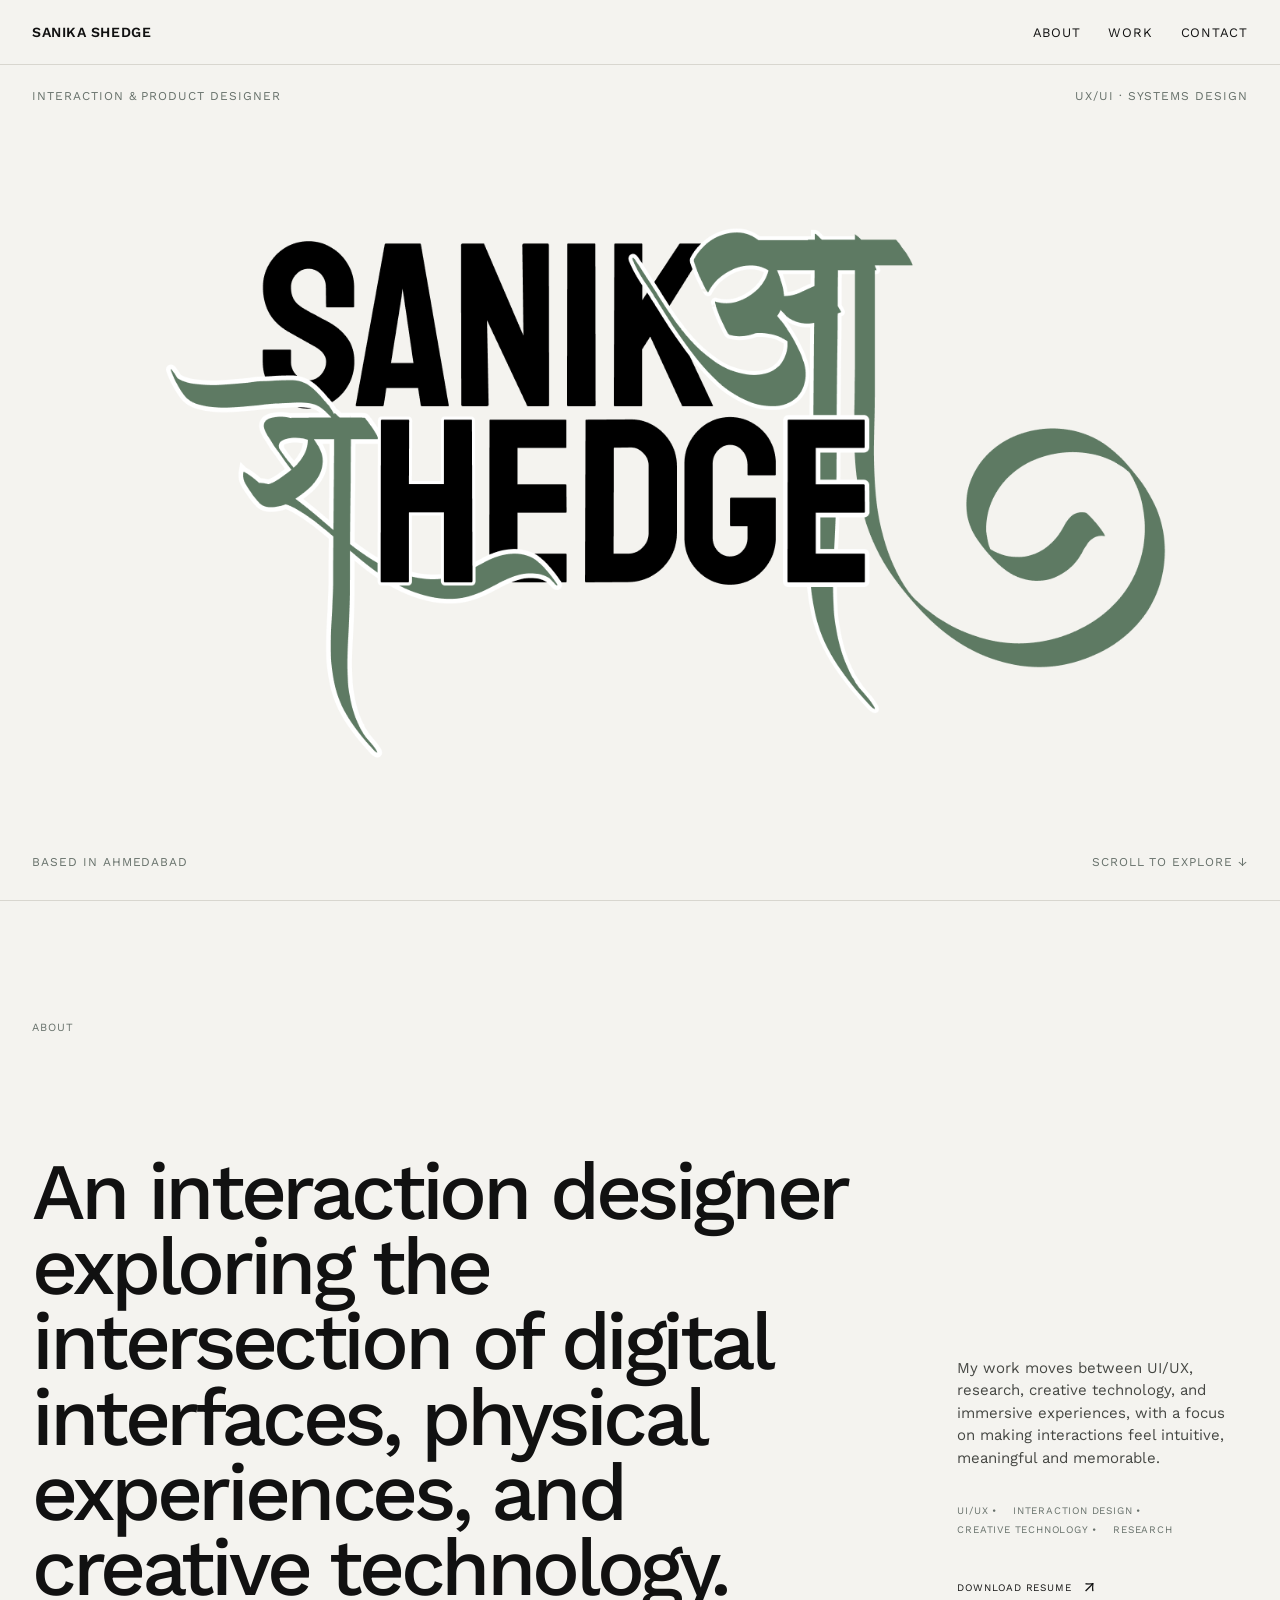
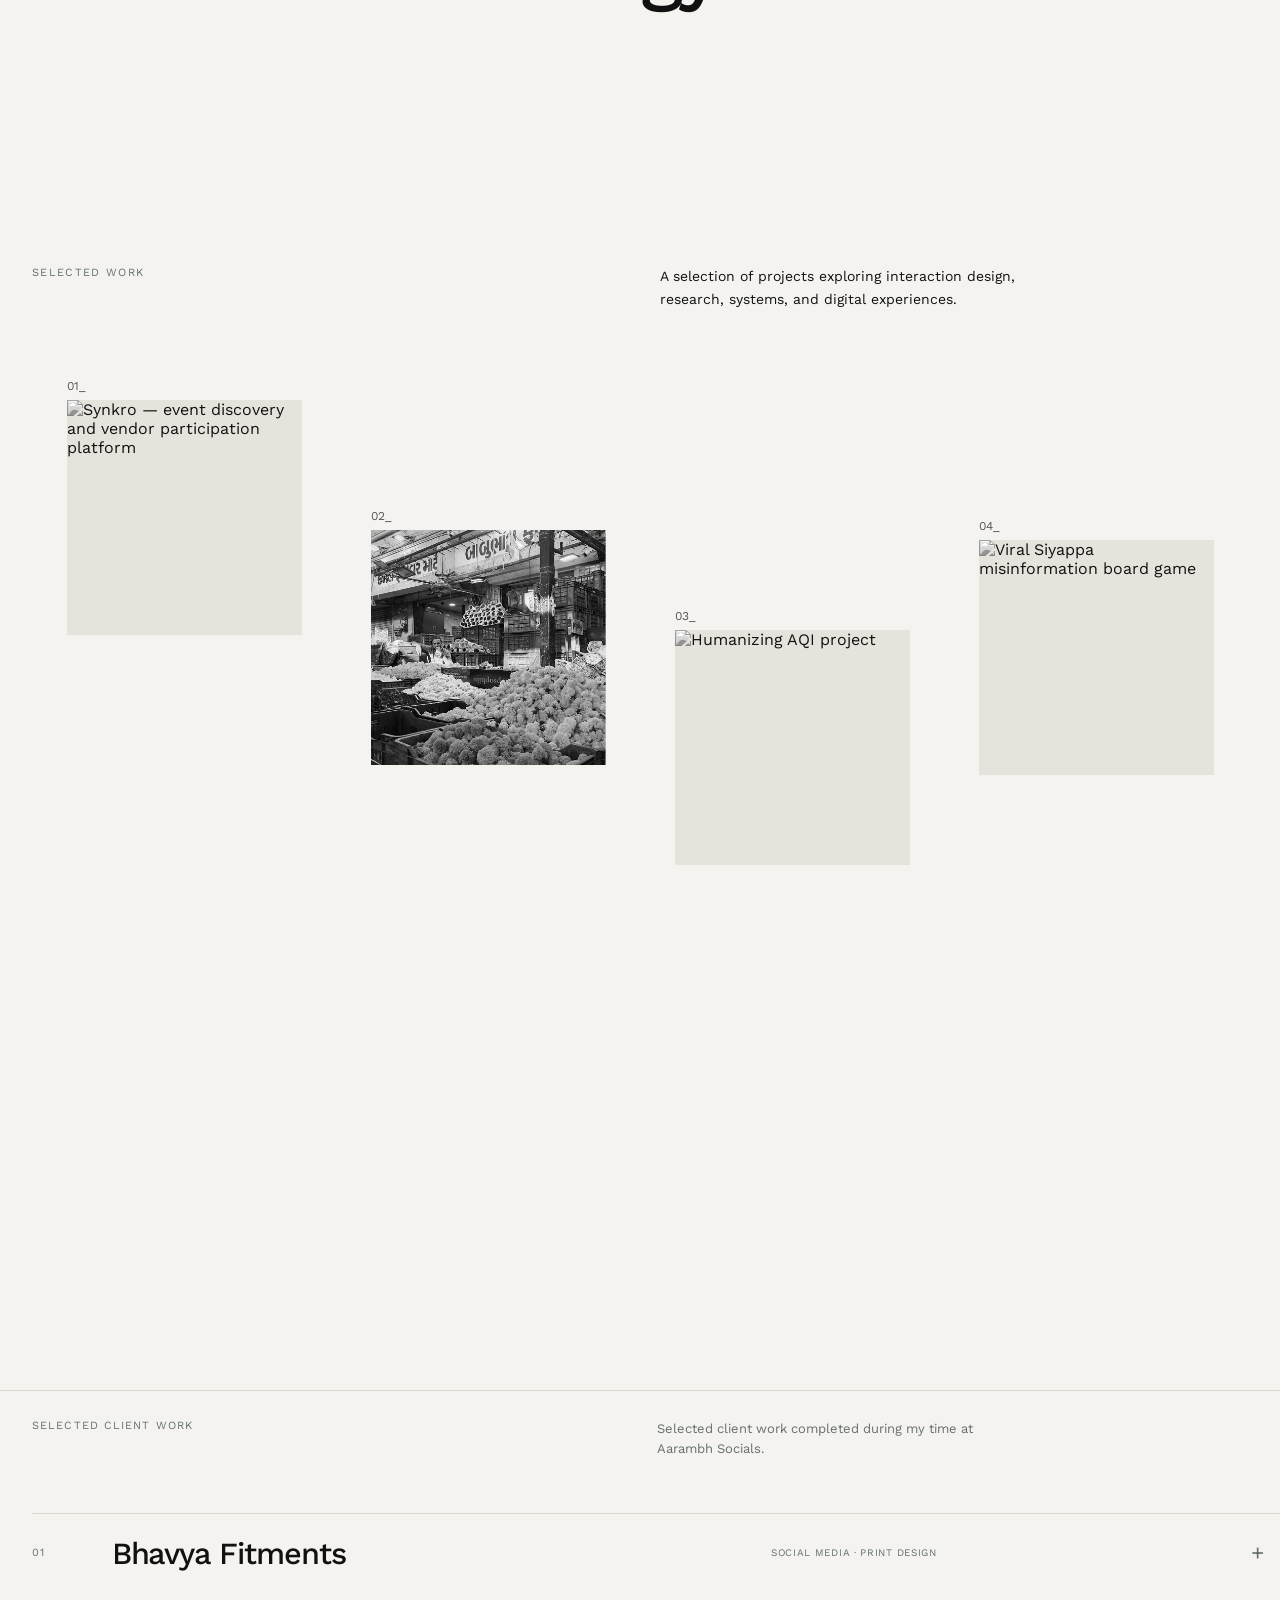
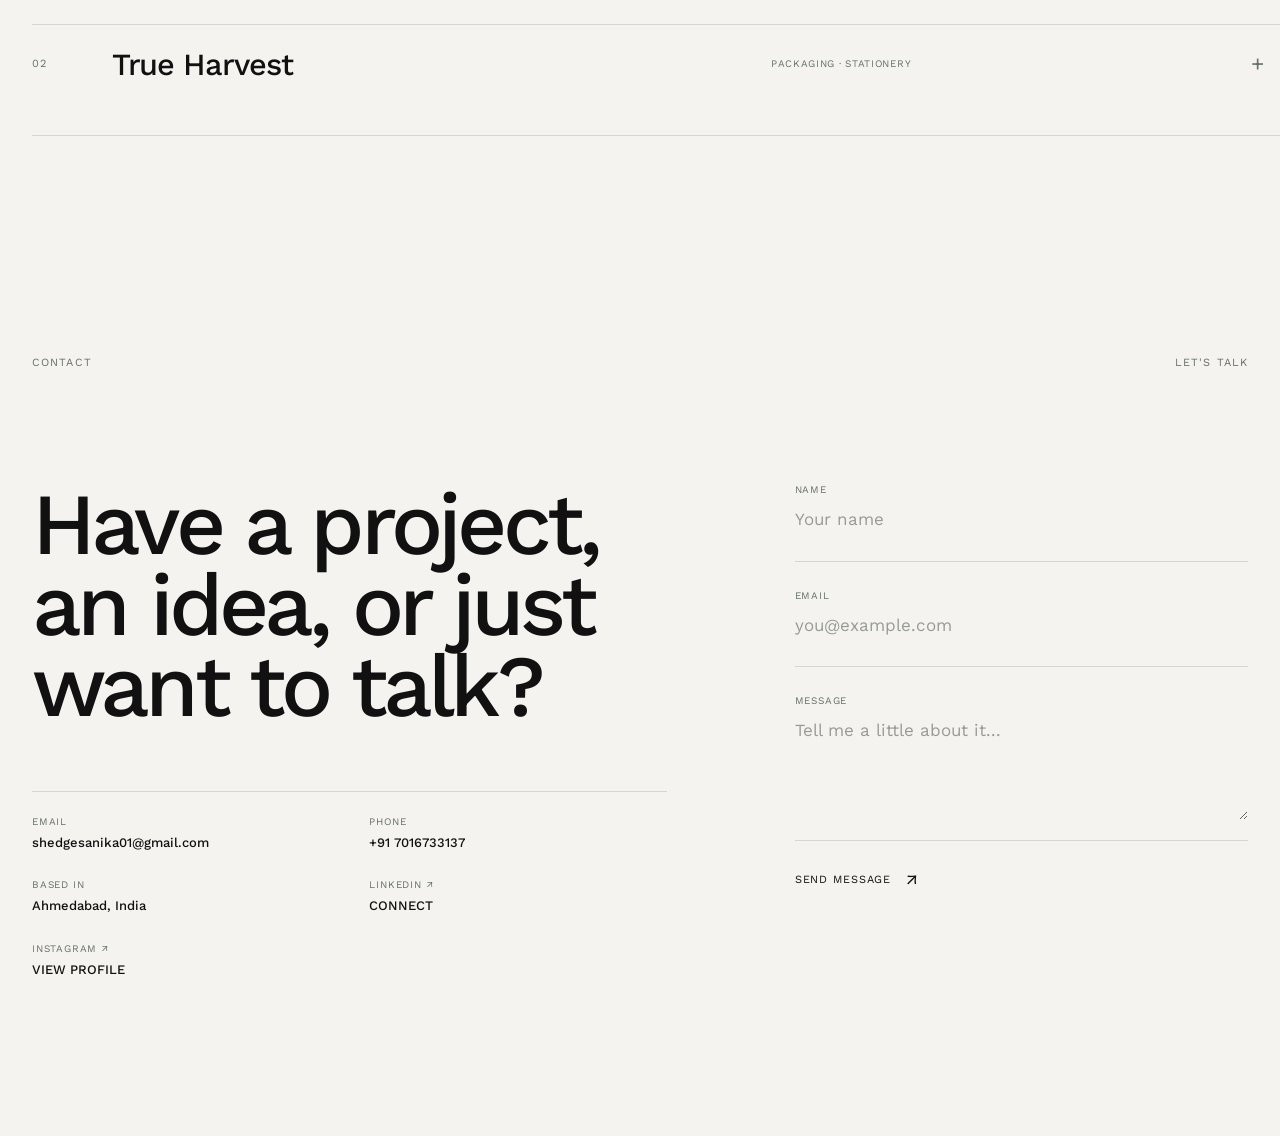
==== index.html @ 56332f25 "Initial Commit Portfolio foundation push 1" ====
<!DOCTYPE html>
<html lang="en">
<head>
    <meta charset="UTF-8">
    <meta name="viewport" content="width=device-width, initial-scale=1.0">

    <title>Sanika Shedge — Interaction Designer</title>

    <link rel="preconnect" href="https://fonts.googleapis.com">
    <link rel="preconnect" href="https://fonts.gstatic.com" crossorigin>

    <link
        href="https://fonts.googleapis.com/css2?family=Work+Sans:wght@400;500;600&display=swap"
        rel="stylesheet"
    >

    <link rel="stylesheet" href="style.css">
    <link rel="stylesheet" href="client-work-section.css">
</head>

<body>

    <header class="nav">
        <a href="#home" class="logo">SANIKA SHEDGE</a>

        <nav>
            <a href="#about">About</a>
            <a href="#work">Work</a>
            <a href="#contact">Contact</a>
        </nav>
    </header>


    <main>

        <!-- HERO -->
        <section class="hero" id="home">

            <!-- Main wordmark -->
            <div class="hero-center">
                <img
                    src="Images/wordmark.png"
                    alt="Sanika Shedge"
                    class="hero-wordmark"
                >
            </div>


            <!-- Primary hero metadata -->
            <div class="hero-top">
                <span>INTERACTION & PRODUCT DESIGNER</span>

                <span>
                    UX/UI · SYSTEMS DESIGN
                </span>
            </div>


            <!-- Bottom metadata -->
            <div class="hero-bottom">
                <span>BASED IN AHMEDABAD</span>
                <span>SCROLL TO EXPLORE ↓</span>
            </div>

        </section>


        <!-- ABOUT / INTRO -->
        <section id="about" class="intro">

            <div class="intro-header">
                <!-- <span>INTRODUCTION</span> -->
                <span>ABOUT</span>
            </div>

            <div class="intro-main">

                <h2>
                    An interaction designer exploring the intersection of
                    digital interfaces, physical experiences, and creative technology.
                </h2>

                <div class="intro-side">

                    <p>
                        My work moves between UI/UX, research, creative technology,
                        and immersive experiences, with a focus on making
                        interactions feel intuitive, meaningful and memorable.
                    </p>

                    <div class="intro-tags">
                        <span>UI/UX •</span>
                        <span>Interaction Design •</span>
                        <span>Creative Technology •</span>
                        <span>Research</span>
                    </div>

                    <a
                        href="docs/Resume.pdf"
                        class="resume-link"
                        target="_blank"
                        rel="noopener"
                    >
                        DOWNLOAD RESUME
                        <span>↗</span>
                    </a>

                </div>

            </div>

        </section>


   <!-- WORK HEADER -->
<div id="work" class="work-gallery-header">
    <p class="section-label">SELECTED WORK</p>

    <p class="work-gallery-note">
        A selection of projects exploring interaction design,
        research, systems, and digital experiences.
    </p>
</div>

    <!-- PROJECT GALLERY -->
    <div class="work-gallery">

        <!-- 01 — SYNKRO -->
        <a
            href="portfolio_case_study/projects/synkro_final/projects/synkro.html"
            class="gallery-project gallery-synkro"
        >
            <div class="gallery-image">
                <img
                    src="images/synkro.jpg"
                    alt="Synkro — event discovery and vendor participation platform"
                >
            </div>

            <div class="gallery-card">
                <h3>Synkro</h3>
                <p>UI/UX · Service Design</p>
            </div>
        </a>

        <!-- 02 — JAMALPUR FLOWER MARKET -->
        <a
            href="portfolio_case_study/projects/Jamalpur/jamalpur.html"
            class="gallery-project gallery-jamalpur"
        >
            <div class="gallery-image">
                <img
                    src="portfolio_case_study/images/jamalpur/jamalpur market3.png"
                    alt="Jamalpur Flower Market research and redesign"
                >
            </div>

            <div class="gallery-card">
                <h3>Jamalpur Flower Market</h3>
                <p>Research · Systems Design · Field Study</p>
            </div>
        </a>

        <!-- 03 — HUMANIZING AQI -->
        <a
            href="portfolio_case_study/projects/Aqi/aqi.html"
            class="gallery-project gallery-aqi"
        >
            <div class="gallery-image">
                <img
                    src="images/aqi.jpg"
                    alt="Humanizing AQI project"
                >
            </div>

            <div class="gallery-card">
                <h3>Humanizing AQI</h3>
                <p>Information · UX · Research</p>
            </div>
        </a>

        <!-- 04 — VIRAL SIYAPPA -->
        <a
            href="portfolio_case_study/projects/Viral%20Siyappa/viral-siyappa.html"
            class="gallery-project gallery-viral"
        >
            <div class="gallery-image">
                <img
                    src="images/viral-siyappa.jpg"
                    alt="Viral Siyappa misinformation board game"
                >
            </div>

            <div class="gallery-card">
                <h3>Viral Siyappa</h3>
                <p>Game Design · Systems</p>
            </div>
        </a>

    </div>

    <!-- SELECTED CLIENT WORK -->
<div class="client-work">

    <div class="client-work-intro">
        <span>SELECTED CLIENT WORK</span>

        <p>
            Selected client work completed during my time at Aarambh Socials.
        </p>
    </div>


    <div class="client-work-list">

        <!-- BHAVYA FITMENTS -->
        <div class="client-work-item">

            <button class="client-work-trigger" type="button">

                <span class="client-work-number">01</span>

                <span class="client-work-name">
                    Bhavya Fitments
                </span>

                <span class="client-work-meta">
                    Social Media · Print Design
                </span>

                <span class="client-work-indicator">+</span>

            </button>


            <div class="client-work-details">
    <div class="client-work-detail-inner">
        <div class="client-work-detail-copy">
            <p>
                Social media content and print design for Bhavya Fitments,
                including catalogues and hoardings.
            </p>
            <div class="client-work-deliverables">
                <span>Social Media</span>
                <span>Catalogue</span>
                <span>Hoardings</span>
            </div>
        </div>

        <div class="client-gallery">
            <div class="client-gallery-heading">
                <span>SELECTED WORK</span>
                <span>DRAG OR SCROLL TO EXPLORE ↔</span>
            </div>

            <div class="client-gallery-track" aria-label="Bhavya Fitments work gallery">
                <figure class="client-gallery-card">
                    <div class="client-gallery-media client-card-carousel">
                        <div class="client-card-slides" tabindex="0" aria-label="Bhavya Fitments social media designs">
                            <div class="client-card-slide"><img src="Images/Bhavya-Plus.png" alt="Bhavya Plus social media design" loading="lazy"></div>
                            <div class="client-card-slide"><img src="Images/Bhavya-Diamond.png" alt="Bhavya Diamond social media design" loading="lazy"></div>
                        </div>
                        <div class="client-card-dots" aria-label="Social media slides">
                            <button type="button" aria-label="Show social media slide 1" aria-current="true"></button>
                            <button type="button" aria-label="Show social media slide 2"></button>
                        </div>
                    </div>
                    <figcaption>Social media</figcaption>
                </figure>

                <figure class="client-gallery-card">
                    <div class="client-gallery-media client-card-carousel">
                        <div class="client-card-slides" tabindex="0" aria-label="Bhavya Fitments catalogue designs">
                            <div class="client-card-slide"><img src="Images/cover.png" alt="Bhavya hardware catalogue cover" loading="lazy"></div>
                            <div class="client-card-slide"><img src="Images/index.png" alt="Bhavya hardware catalogue index" loading="lazy"></div>
                            <div class="client-card-slide"><img src="Images/sliders.png" alt="Bhavya catalogue drawer slider page" loading="lazy"></div>
                            <div class="client-card-slide"><img src="Images/hinges.png" alt="Bhavya catalogue hinges page" loading="lazy"></div>
                        </div>
                        <div class="client-card-dots" aria-label="Catalogue slides">
                            <button type="button" aria-label="Show catalogue slide 1" aria-current="true"></button>
                            <button type="button" aria-label="Show catalogue slide 2"></button>
                            <button type="button" aria-label="Show catalogue slide 3"></button>
                            <button type="button" aria-label="Show catalogue slide 4"></button>
                        </div>
                    </div>
                    <figcaption>Catalogue</figcaption>
                </figure>

                <figure class="client-gallery-card">
                    <div class="client-gallery-media client-card-carousel">
                        <div class="client-card-slides" tabindex="0" aria-label="Bhavya Fitments hoardings">
                            <div class="client-card-slide"><img src="Images/bhavya-hoarding.jpeg" alt="Bhavya Fitments hoarding design" loading="lazy"></div>
                            <div class="client-card-slide"><img src="Images/bhavya-hoarding2.jpeg" alt="Second Bhavya Fitments hoarding design" loading="lazy"></div>
                        </div>
                        <div class="client-card-dots" aria-label="Hoarding slides">
                            <button type="button" aria-label="Show hoarding slide 1" aria-current="true"></button>
                            <button type="button" aria-label="Show hoarding slide 2"></button>
                        </div>
                    </div>
                    <figcaption>Hoardings</figcaption>
                </figure>

                <figure class="client-gallery-card">
                    <div class="client-gallery-media client-card-carousel">
                        <div class="client-card-slides" tabindex="0" aria-label="Bhavya Fitments brand identity">
                            <div class="client-card-slide"><img src="Images/bhavya-logo.png" alt="Bhavya Fitments brand identity logo" loading="lazy"></div>
                            <div class="client-card-slide"><img src="Images/Typography.png" alt="Bhavya Fitments brand typography" loading="lazy"></div>
                            <div class="client-card-slide"><img src="Images/Hierarchy.png" alt="Bhavya Fitments brand hierarchy" loading="lazy"></div>
                            <div class="client-card-slide"><img src="Images/Logo System.png" alt="Bhavya Fitments logo system" loading="lazy"></div>
                            <div class="client-card-slide"><img src="Images/Color system.png" alt="Bhavya Fitments color system" loading="lazy"></div>
                        </div>
                        <div class="client-card-dots" aria-label="Brand identity slides">
                            <button type="button" aria-label="Show brand identity slide 1" aria-current="true"></button>
                            <button type="button" aria-label="Show brand identity slide 2"></button>
                            <button type="button" aria-label="Show brand identity slide 3"></button>
                            <button type="button" aria-label="Show brand identity slide 4"></button>
                            <button type="button" aria-label="Show brand identity slide 5"></button>
                        </div>
                    </div>
                    <figcaption>Brand identity</figcaption>
                </figure>
            </div>
        </div>
    </div>
</div>

        </div>


        <!-- TRUE HARVEST -->
        <div class="client-work-item">

            <button class="client-work-trigger" type="button">

                <span class="client-work-number">02</span>

                <span class="client-work-name">
                    True Harvest
                </span>

                <span class="client-work-meta">
                    Packaging · Stationery
                </span>

                <span class="client-work-indicator">+</span>

            </button>


            <div class="client-work-details">
    <div class="client-work-detail-inner">
        <div class="client-work-detail-copy">
            <p>
                Packaging design and a visiting card developed
                for True Harvest.
            </p>
            <div class="client-work-deliverables">
                <span>Turmeric Packaging</span>
                <span>Ketchup Packaging</span>
                <span>Visiting Card</span>
                <span>Stickers</span>
            </div>
        </div>

        <div class="client-gallery">
            <div class="client-gallery-heading">
                <span>SELECTED WORK</span>
                <span>DRAG OR SCROLL TO EXPLORE ↔</span>
            </div>

            <div class="client-gallery-track" aria-label="True Harvest work gallery">
                <figure class="client-gallery-card">
                    <div class="client-gallery-media client-card-carousel">
                        <div class="client-card-slides" tabindex="0" aria-label="True Harvest turmeric packaging">
                            <div class="client-card-slide"><img src="Images/turmeric-packaging.png" alt="True Harvest turmeric label packaging design" loading="lazy"></div>
                            <div class="client-card-slide"><img src="Images/Turmeric-Powder-Packaging.png" alt="True Harvest turmeric powder packaging details" loading="lazy"></div>
                        </div>
                        <div class="client-card-dots" aria-label="Turmeric packaging slides">
                            <button type="button" aria-label="Show turmeric packaging slide 1" aria-current="true"></button>
                            <button type="button" aria-label="Show turmeric packaging slide 2"></button>
                        </div>
                    </div>
                    <figcaption>Turmeric Packaging</figcaption>
                </figure>

                <figure class="client-gallery-card">
                    <div class="client-gallery-media client-card-carousel">
                        <div class="client-card-slides" tabindex="0" aria-label="True Harvest ketchup packaging">
                            <div class="client-card-slide"><img src="Images/ketchup-regular.png" alt="True Harvest regular ketchup packaging" loading="lazy"></div>
                            <div class="client-card-slide"><img src="Images/ketchup-jain.png" alt="True Harvest Jain ketchup packaging" loading="lazy"></div>
                        </div>
                        <div class="client-card-dots" aria-label="Ketchup packaging slides">
                            <button type="button" aria-label="Show ketchup packaging slide 1" aria-current="true"></button>
                            <button type="button" aria-label="Show ketchup packaging slide 2"></button>
                        </div>
                    </div>
                    <figcaption>Ketchup Packaging</figcaption>
                </figure>

                <figure class="client-gallery-card">
                    <div class="client-gallery-media">
                        <img src="Images/visitngcard.png" alt="True Harvest visiting card design" loading="lazy">
                    </div>
                    <figcaption>Visiting Card</figcaption>
                </figure>

                <figure class="client-gallery-card">
                    <div class="client-gallery-media">
                        <img src="Images/true-harvest-logo.webp" alt="True Harvest logo sticker design" loading="lazy">
                    </div>
                    <figcaption>Stickers</figcaption>
                </figure>
            </div>
        </div>
    </div>
</div>

        </div>


    </div>
</div>

        </div>

    </div>

</div>

</section>

<dialog class="client-image-dialog" aria-label="Expanded client work image">
    <div class="client-image-dialog-content">
        <button class="client-image-dialog-close" type="button" aria-label="Close expanded view">×</button>
        <button class="client-image-dialog-card-previous" type="button" aria-label="Previous image">&lt;</button>
        <div class="client-image-dialog-slides" aria-live="polite"></div>
        <button class="client-image-dialog-card-next" type="button" aria-label="Next image">&gt;</button>
        <div class="client-image-dialog-dots" aria-label="Expanded image slides"></div>
        <p class="client-image-dialog-caption"></p>
    </div>
</dialog>

        <!-- CONTACT -->
<section id="contact" class="contact">

    <div class="contact-header">
        <span>CONTACT</span>
        <span>LET'S TALK</span>
    </div>

    <div class="contact-main">

        <div class="contact-left">

            <h2>
                Have a project,
                an idea, or just
                want to talk?
            </h2>

            <div class="contact-details">

                <a href="mailto:shedgesanika01@gmail.com" class="contact-detail">
                    <span>EMAIL</span>
                    <strong>shedgesanika01@gmail.com</strong>
                </a>

                <a href="tel:+917016733137" class="contact-detail">
                    <span>PHONE</span>
                    <strong>+91 7016733137</strong>
                </a>

                <div class="contact-detail">
                    <span>BASED IN</span>
                    <strong>Ahmedabad, India</strong>
                </div>

                <a href="https://www.linkedin.com/in/sanika-shedge-46183628b" class="contact-detail" target="_blank" rel="noopener noreferrer">
                    <span>LINKEDIN ↗</span>
                    <strong>CONNECT</strong>
                </a>

                <a href="https://www.instagram.com/filterr._.coffee?utm_source=ig_web_button_share_sheet&igsh=ZDNlZDc0MzIxNw%3D%3D" class="contact-detail" target="_blank" rel="noopener noreferrer">
                    <span>INSTAGRAM ↗</span>
                    <strong>VIEW PROFILE</strong>
                </a>

            </div>

        </div>

        <div class="contact-right">

            <form
                id="contact-form"
                class="contact-form"
                action="https://formspree.io/f/mwlpolwn"
                method="POST"
            >

                <div class="contact-field">
                    <label for="name">NAME</label>

                    <input
                        type="text"
                        id="name"
                        name="name"
                        placeholder="Your name"
                        required
                    >
                </div>


                <div class="contact-field">
                    <label for="email">EMAIL</label>

                    <input
                        type="email"
                        id="email"
                        name="email"
                        placeholder="you@example.com"
                        required
                    >
                </div>


                <div class="contact-field contact-message-field">
                    <label for="message">MESSAGE</label>

                    <textarea
                        id="message"
                        name="message"
                        placeholder="Tell me a little about it..."
                        rows="4"
                        required
                    ></textarea>
                </div>


                <div class="contact-submit-row">

                    <button
                        type="submit"
                        class="contact-submit"
                    >
                        SEND MESSAGE
                        <span>↗</span>
                    </button>

                    <p
                        id="contact-status"
                        class="contact-status"
                        aria-live="polite"
                    ></p>

                </div>

            </form>

        </div>

    </div>

</section>

    </main>


    <script src="script.js"></script>

</body>
</html>
---- style.css ----
/* =========================
   RESET
========================= */

* {
    margin: 0;
    padding: 0;
    box-sizing: border-box;
}

html {
    scroll-behavior: smooth;
}

body {
    background: #f4f3ef;
    color: #111111;
    font-family: "Work Sans", Arial, sans-serif;
    overflow-x: hidden;
}

a {
    color: inherit;
    text-decoration: none;
}


/* =========================
   NAVIGATION
========================= */

.nav {
    position: fixed;
    top: 0;
    left: 0;
    width: 100%;

    display: flex;
    justify-content: space-between;
    align-items: center;

    padding: 24px 32px;

    z-index: 1000;

    background: #f4f3ef;
    border-bottom: 1px solid #d8d6cf;
}

.logo {
    font-size: 14px;
    font-weight: 600;
    letter-spacing: 0.04em;
}

.nav nav {
    display: flex;
    gap: 28px;
}

.nav nav a {
    font-size: 13px;
    text-transform: uppercase;
    letter-spacing: 0.06em;
    transition: opacity 0.25s ease;
}

.nav nav a:hover {
    opacity: 0.5;
}


/* =========================
   GENERAL
========================= */

main {
    width: 100%;
}

section {
    width: 100%;
}

.section-label {
    display: flex;
    justify-content: space-between;

    font-size: 11px;
    text-transform: uppercase;
    letter-spacing: 0.1em;

    color: #66706a;
}


/* =========================
   HERO
========================= */

.hero {
    min-height: 100vh;
    min-height: 100svh;

    position: relative;

    padding: 0 32px;
}


/* =========================
   WORDMARK
========================= */

.hero-center {
    position: absolute;

    top: 52%;
    left: 52%;

    transform: translate(-50%, -50%);

    width: max-content;

    z-index: 2;
}

.hero-wordmark {
    width: min(1000px, 82vw);
    height: auto;

    display: block;
}


/* =========================
   HERO META
========================= */

.hero-top {
    position: absolute;

    left: 32px;
    right: 32px;

    top: 90px;

    display: flex;
    justify-content: space-between;
    align-items: center;

    z-index: 5;

    font-size: 12px;
    line-height: 1;

    text-transform: uppercase;
    letter-spacing: 0.08em;

    color: #66706a;
}

.hero-top span {
    white-space: nowrap;
}


/* =========================
   HERO BOTTOM META
========================= */

.hero-bottom {
    position: absolute;

    left: 32px;
    right: 32px;
    bottom: 32px;

    display: flex;
    justify-content: space-between;
    align-items: center;

    z-index: 5;

    font-size: 12px;
    line-height: 1;

    text-transform: uppercase;
    letter-spacing: 0.08em;

    color: #66706a;
}

.hero-bottom span {
    white-space: nowrap;
}


/* =========================
   ABOUT / INTRO
========================= */

.intro {
    min-height: 80vh;

    padding: 120px 32px 140px;

    border-top: 1px solid #d8d6cf;
}

.intro-header {
    display: flex;
    justify-content: space-between;
    align-items: center;

    font-size: 11px;
    text-transform: uppercase;
    letter-spacing: 0.1em;

    color: #66706a;
}

.intro-main {
    display: grid;
    grid-template-columns: minmax(0, 1.7fr) minmax(280px, 0.6fr);
    gap: 8vw;

    margin-top: 120px;
}

.intro h2 {
    max-width: 1000px;

    font-size: clamp(48px, 6.8vw, 80px);
    line-height: 0.94;
    font-weight: 500;

    letter-spacing: -0.055em;
}

.intro-side {
    align-self: end;

    max-width: 360px;
    padding-bottom: 8px;
}

.intro-side p {
    font-size: 15px;
    line-height: 1.5;

    color: #454743;
}

.intro-tags {
    display: flex;
    flex-wrap: wrap;
    gap: 8px 16px;

    margin-top: 36px;

    font-size: 10px;
    text-transform: uppercase;
    letter-spacing: 0.08em;

    color: #66706a;
}


.resume-link {
    display: inline-flex;
    align-items: center;
    gap: 12px;

    margin-top: 42px;

    font-size: 10px;
    text-transform: uppercase;
    letter-spacing: 0.08em;

    color: #111111;

    transition:
        transform 0.35s cubic-bezier(0.22, 1, 0.36, 1),
        opacity 0.25s ease;
}

.resume-link span {
    font-size: 17px;

    transition:
        transform 0.35s cubic-bezier(0.22, 1, 0.36, 1);
}

.resume-link:hover {
    transform: translateX(5px);
}

.resume-link:hover span {
    transform: translate(3px, -3px);
}


/* =====================================
   WORK — STAGGERED IMAGE GALLERY
===================================== */

/* WORK HEADER */

.work-gallery-header {
    display: grid;
    grid-template-columns: 1fr 1fr;
    gap: 40px;
    padding: 120px 32px 140px;
}

.work-gallery-header .section-label {
    margin: 0;
    font-size: 11px;
    line-height: 1.4;
    letter-spacing: 0.12em;
    text-transform: uppercase;
}

.work-gallery-note {
    max-width: 390px;
    margin: 0;
    font-size: 14px;
    line-height: 1.6;
    color: var(--muted);
}


/* GALLERY CANVAS */

.work-gallery {
    position: relative;
    display: grid;
    grid-template-columns: repeat(4, minmax(0, 1fr));
    align-items: start;
    width: min(1280px, calc(100% - 64px));
    height: 850px;
    margin: 0 auto 100px;
}


/* PROJECT LINKS */

.gallery-project {
    position: relative;
    display: block;
    justify-self: center;
    width: min(235px, 100%);
    color: #111;
    text-decoration: none;
    isolation: isolate;
}


/* NUMBER ABOVE EACH IMAGE */

.gallery-project::before {
    position: absolute;
    bottom: calc(100% + 8px);
    left: 0;

    font-size: 12px;
    line-height: 1;
    color: #555;
    letter-spacing: 0.02em;
}

.gallery-synkro::before {
    content: "01_";
}

.gallery-jamalpur::before {
    content: "02_";
}

.gallery-aqi::before {
    content: "03_";
}

.gallery-viral::before {
    content: "04_";
}

/* SQUARE IMAGE */

.gallery-image {
    width: 100%;
    aspect-ratio: 1 / 1;
    overflow: hidden;
    border-radius: 0;
    background: #e5e3dc;
}

.gallery-image img {
    display: block;
    width: 100%;
    height: 100%;
    object-fit: cover;

    filter: grayscale(100%);
    transform: scale(1);

    transition:
        filter 0.45s ease,
        transform 0.6s cubic-bezier(0.22, 1, 0.36, 1);
}

/* PROJECT LABEL — BELOW IMAGE */

.gallery-card {
    position: absolute;
    top: calc(100% + 10px);
    left: 0;
    right: 0;

    padding: 0;
    margin: 0;

    background: transparent;
    color: #111;

    opacity: 0;
    transform: translateY(5px);

    transition:
        opacity 0.3s ease,
        transform 0.3s ease;

    pointer-events: none;
}

.gallery-card h3 {
    margin: 0 0 3px;
    font-size: 13px;
    line-height: 1.3;
    font-weight: 500;
    letter-spacing: 0;
}

.gallery-card p {
    margin: 0;
    font-size: 10px;
    line-height: 1.4;
    text-transform: uppercase;
    letter-spacing: 0.06em;
    color: var(--muted);
}


/* =====================================
   STAGGERED POSITIONS
===================================== */

/* Staggered vertical positions */
.gallery-synkro {
    margin-top: -50px;
}

.gallery-jamalpur {
    margin-top: 80px;
}

.gallery-aqi {
    margin-top: 180px;
}

.gallery-viral {
    margin-top: 90px;
}

/* =====================================
   HOVER + KEYBOARD FOCUS
===================================== */

.gallery-project:hover,
.gallery-project:focus-visible {
    z-index: 5;
}

/* Colour appears on hover */

.gallery-project:hover .gallery-image img,
.gallery-project:focus-visible .gallery-image img {
    filter: grayscale(0%);
    transform: scale(1.02);
}

/* Title and tags appear below */

.gallery-project:hover .gallery-card,
.gallery-project:focus-visible .gallery-card {
    opacity: 1;
    transform: translateY(0);
}


/* ACCESSIBILITY */

.gallery-project:focus-visible {
    outline: 2px solid #111;
    outline-offset: 6px;
}


/* =====================================
   TABLET
===================================== */

@media (max-width: 1100px) {
    .work-gallery {
        grid-template-columns: repeat(2, minmax(0, 1fr));
        width: calc(100% - 64px);
        height: auto;
        row-gap: 64px;
    }

    .gallery-project {
        width: min(235px, 100%);
        margin-top: 0;
    }
}


/* =====================================
   MOBILE
===================================== */

@media (max-width: 700px) {
    .work-gallery-header {
        grid-template-columns: 1fr;
        gap: 14px;
        margin-top: 60px;
        margin-bottom: 55px;
    }

    .work-gallery-note {
        max-width: 340px;
    }

    .work-gallery {
        display: flex;
        flex-direction: column;
        align-items: flex-start;
        gap: 75px;

        width: calc(100% - 48px);
        height: auto;
        margin: 0 auto 80px;
    }

    .gallery-project {
        position: relative;
        top: auto;
        left: auto;
        justify-self: auto;
        width: min(72%, 260px);
    }

    .gallery-jamalpur,
    .gallery-viral {
        align-self: flex-end;
    }

    .gallery-synkro,
    .gallery-aqi {
        align-self: flex-start;
    }

    /* Keep labels visible on touch screens */

    .gallery-card {
        position: relative;
        top: auto;
        left: auto;
        right: auto;

        margin-top: 12px;

        opacity: 1;
        transform: none;
    }

    .gallery-card h3 {
        font-size: 13px;
    }

    .gallery-card p {
        font-size: 10px;
    }
}

/* =========================
  SELECTED CLIENT WORK
========================= */

.client-work {
    margin-top: 90px;

    padding-top: 32px;
    padding-left: 32px;

    /* border-top: 1px solid #d8d6cf; */
}

.client-work-intro {
    display: grid;

    grid-template-columns: 1fr 1fr;

    gap: 60px;
}

.client-work-intro > span {
    font-size: 11px;

    text-transform: uppercase;
    letter-spacing: 0.1em;

    color: #66706a;
}

.client-work-intro p {
    max-width: 360px;

    font-size: 13px;
    line-height: 1.5;

    color: #66706a;
}


/* =========================
   CLIENT LIST
========================= */

.client-work-list {
    margin-top: 70px;

    border-top: 1px solid #d8d6cf;
}

.client-work-item {
    padding-right: 16px;
    border-bottom: 1px solid #d8d6cf;
}


/* =========================
   CLIENT TRIGGER
========================= */

.client-work-trigger {
    width: 100%;

    display: grid;

    grid-template-columns: 70px minmax(220px, 1fr) minmax(220px, 0.7fr) 30px;

    align-items: center;

    gap: 30px;

    padding: 28px 0;

    border: 0;

    background: transparent;

    color: #111111;

    font-family: inherit;

    text-align: left;

    cursor: pointer;
}

.client-work-trigger:hover {
    padding-left: 8px;
}

.client-work-trigger {
    transition:
        padding-left 0.35s cubic-bezier(0.22, 1, 0.36, 1);
}

.client-work-number {
    font-size: 11px;

    color: #66706a;

    letter-spacing: 0.08em;
}

.client-work-name {
    font-size: 32px;

    line-height: 1;

    font-weight: 500;

    letter-spacing: -0.035em;

    transition:
        transform 0.35s cubic-bezier(0.22, 1, 0.36, 1);
}

.client-work-trigger:hover .client-work-name {
    transform: translateX(6px);
}

.client-work-meta {
    font-size: 10px;

    text-transform: uppercase;

    letter-spacing: 0.07em;

    color: #66706a;
}

.client-work-indicator {
    justify-self: end;

    font-size: 22px;

    font-weight: 400;

    color: #66706a;

    transition:
        transform 0.35s ease,
        color 0.25s ease;
}


/* =========================
   CLIENT DETAILS
========================= */

.client-work-details {
    display: grid;

    grid-template-rows: 0fr;

    opacity: 0;

    transition:
        grid-template-rows 0.45s cubic-bezier(0.22, 1, 0.36, 1),
        opacity 0.3s ease;
}

.client-work-details > div {
    overflow: hidden;
}

.client-work-detail-copy {
    max-width: 560px;

    padding: 0 0 0 70px;
}

.client-work-detail-copy p {
    max-width: 500px;

    padding-bottom: 22px;

    font-size: 15px;

    line-height: 1.5;

    color: #454743;
}

.client-work-deliverables {
    display: flex;

    flex-wrap: wrap;

    gap: 8px 20px;

    padding-bottom: 30px;

    font-size: 10px;

    text-transform: uppercase;

    letter-spacing: 0.07em;

    color: #66706a;
}


/* =========================
   OPEN STATE
========================= */

.client-work-item.is-open .client-work-details {
    grid-template-rows: 1fr;

    opacity: 1;
}

.client-work-item.is-open .client-work-indicator {
    transform: rotate(45deg);

    color: #111111;
}


/* =========================
   CLIENT WORK — MOBILE
========================= */

@media (max-width: 700px) {

    .client-work {
        margin-top: 120px;

        padding-top: 24px;
    }

    .client-work-intro {
        display: flex;

        flex-direction: column;

        gap: 24px;
    }

    .client-work-intro p {
        max-width: 280px;

        font-size: 13px;
    }

    .client-work-list {
        margin-top: 50px;
    }

    .client-work-trigger {
        grid-template-columns: 32px 1fr 24px;

        gap: 12px;

        padding: 22px 0;
    }

    .client-work-name {
        font-size: 25px;
    }

    .client-work-meta {
        display: none;
    }

    .client-work-detail-copy {
        padding-left: 44px;
    }

    .client-work-detail-copy p {
        font-size: 14px;
    }

    .client-work-trigger:hover {
        padding-left: 0;
    }

    .client-work-trigger:hover .client-work-name {
        transform: none;
    }
}


/* =========================
   CONTACT
========================= */

.contact {
    min-height: 100vh;

    padding: 120px 32px 100px;

    /* border-top: 1px solid #d8d6cf; */

    display: flex;
    flex-direction: column;
}

.contact-header {
    display: flex;
    justify-content: space-between;
    align-items: center;

    font-size: 11px;
    text-transform: uppercase;
    letter-spacing: 0.1em;

    color: #66706a;
}

.contact-main {
    display: grid;
    grid-template-columns: minmax(0, 1.05fr) minmax(360px, 0.75fr);
    column-gap: 10vw;
    row-gap: 0;
    align-items: start;

    margin-top: 115px;
}

.contact-main h2 {
    max-width: 900px;

    font-size: clamp(52px, 6.8vw, 88px);
    line-height: 0.93;
    font-weight: 500;
    letter-spacing: -0.055em;
}

.contact-left {
    grid-column: 1;
    grid-row: 1;
}

.contact-form {
    width: 100%;
}


.contact-right {
    width: 100%;

    grid-column: 2;
    grid-row: 1;
}

.contact-details {
    display: grid;

    grid-template-columns: repeat(2, minmax(0, 1fr));

    gap: 28px 40px;

    margin-top: 64px;

    padding-top: 24px;

    border-top: 1px solid #d8d6cf;
}

.contact-detail {
    display: flex;
    flex-direction: column;
    gap: 7px;

    min-width: 0;

    color: #111111;
}

.contact-detail span {
    font-size: 10px;
    text-transform: uppercase;
    letter-spacing: 0.08em;

    color: #66706a;
}

.contact-detail strong {
    font-size: 13px;
    line-height: 1.35;
    font-weight: 500;

    white-space: nowrap;
}

.contact-detail:hover strong {
    text-decoration: underline;
    text-underline-offset: 3px;
}

.contact-field {
    display: flex;
    flex-direction: column;

    padding-bottom: 28px;
    margin-bottom: 28px;

    border-bottom: 1px solid #d8d6cf;
}

.contact-field label {
    margin-bottom: 12px;

    font-size: 10px;
    text-transform: uppercase;
    letter-spacing: 0.08em;

    color: #66706a;
}

.contact-field input,
.contact-field textarea {
    width: 100%;

    padding: 0;

    border: 0;
    outline: none;

    background: transparent;
    color: #111111;

    font-family: inherit;
    font-size: 17px;
    line-height: 1.5;

    resize: vertical;
}

.contact-field input::placeholder,
.contact-field textarea::placeholder {
    color: #989a95;
    opacity: 1;
}

.contact-field input:focus::placeholder,
.contact-field textarea:focus::placeholder {
    opacity: 0.45;
}

.contact-message-field {
    padding-bottom: 20px;
}

.contact-submit-row {
    display: flex;
    align-items: center;
    justify-content: space-between;
    gap: 30px;

    margin-top: 8px;
}

.contact-submit {
    display: inline-flex;
    align-items: center;
    gap: 14px;

    padding: 0;

    border: 0;
    background: transparent;
    color: #111111;

    font-family: inherit;
    font-size: 11px;
    text-transform: uppercase;
    letter-spacing: 0.08em;

    cursor: pointer;

    transition:
        opacity 0.25s ease,
        transform 0.35s cubic-bezier(0.22, 1, 0.36, 1);
}

.contact-submit span {
    font-size: 18px;

    transition:
        transform 0.35s cubic-bezier(0.22, 1, 0.36, 1);
}

.contact-submit:hover {
    transform: translateX(5px);
}

.contact-submit:hover span {
    transform: translate(3px, -3px);
}

.contact-submit:disabled {
    cursor: wait;
    opacity: 0.45;
    transform: none;
}

.contact-status {
    max-width: 220px;

    font-size: 11px;
    line-height: 1.4;

    color: #66706a;
    text-align: right;
}

.contact-status.success {
    color: #66706a;
}

.contact-status.error {
    color: #8b4a4a;
}


/* =========================
   MOBILE
========================= */

@media (max-width: 700px) {

    /* Navigation */

    .nav {
        padding: 20px;
    }

    .logo {
        font-size: 12px;
    }

    .nav nav {
        gap: 16px;
    }

    .nav nav a {
        font-size: 10px;
    }


    /* Hero */

    .hero {
        min-height: 100svh;
        padding: 0 20px;
    }

    .hero-center {
        top: 43%;
        left: 50%;
    }

    .hero-wordmark {
        width: 92vw;
        max-width: 560px;
    }


    /* Hero meta */

    .hero-meta {
        left: 20px;
        right: 20px;

        bottom: 105px;

        font-size: 8px;
        letter-spacing: 0.06em;

        gap: 20px;
    }

    .hero-top {
        top: 88px;
        left: 20px;
        right: 20px;

        font-size: 8px;
        letter-spacing: 0.06em;

        gap: 20px;
    }

    .hero-top span:last-child {
        text-align: right;
    }

    .hero-meta span:last-child {
        text-align: right;
    }


    /* Bottom meta */

    .hero-bottom {
        left: 20px;
        right: 20px;
        bottom: 24px;

        font-size: 8px;
        letter-spacing: 0.06em;
    }


    /* =========================
       ABOUT / INTRO — MOBILE
    ========================= */

    .intro {
        min-height: auto;

        padding: 80px 20px 100px;
    }

    .intro-main {
        display: flex;
        flex-direction: column;

        gap: 60px;

        margin-top: 70px;
    }

    .intro h2 {
        font-size: clamp(42px, 11vw, 64px);
        line-height: 0.96;
    }

    .intro-side {
        max-width: 100%;
        padding-bottom: 0;
    }

    .intro-side p {
        font-size: 14px;
        line-height: 1.5;
    }

    .intro-tags {
        margin-top: 28px;
    }


    /* =========================
   WORK — MOBILE
========================= */

    .work {
        min-height: auto;

        padding: 110px 20px 110px;

        scroll-margin-top: 70px;
    }

    .work-intro {
        display: flex;

        flex-direction: column;

        align-items: flex-start;

        gap: 30px;

        margin-top: 60px;
    }

    .work-intro h2 {
        font-size: clamp(42px, 11vw, 62px);

        line-height: 0.95;
    }

    .work-intro p {
        max-width: 260px;

        font-size: 13px;
    }


    /* Project index */

    .work-index {
        margin-top: 90px;
    }

    .work-index-item {
        grid-template-columns: 32px 1fr;

        padding: 22px 0 24px;
    }

    .work-index-project {
        display: block;
    }

    .work-index-project h3 {
        font-size: clamp(34px, 10vw, 52px);
    }

    .work-index-project p {
        display: block;

        margin-top: 8px;

        font-size: 9px;
    }


    /* Disable floating image on mobile */

    .work-hover-image {
        display: none;
    }

    .work-index-item:hover {
        padding-left: 0;
    }

    .work-index-item:hover .work-index-project h3 {
        transform: none;
    }


    /* =========================
       CONTACT
    ========================= */

    .contact {
        min-height: auto;
        padding: 90px 20px 100px;
    }

    .contact-main {
        display: flex;
        flex-direction: column;
        gap: 80px;
        margin-top: 80px;
    }

    .contact-main h2 {
        font-size: clamp(46px, 12vw, 64px);
        line-height: 0.94;
    }

    .contact-field input,
    .contact-field textarea {
        font-size: 16px;
    }

    .contact-submit-row {
        align-items: flex-start;
        flex-direction: column;
        gap: 20px;
    }

    .contact-status {
        text-align: left;
    }

    .contact-details {
        grid-template-columns: 1fr;

        gap: 24px;

        margin-top: 50px;
    }

    .resume-link {
        margin-top: 34px;
    }
}


/* =====================================
   SPACING FIX — WORK / CLIENT WORK / CONTACT
===================================== */

/* Reduce the dead space after the project gallery */
.work-gallery {
    margin-bottom: 0;
}

/* Bring Selected Client Work closer to the gallery */
.client-work {
    margin-top: -32px;
    padding-top: 32px;
}

/* Give Contact more breathing room after the client list */
.contact {
    margin-top: 100px;
}

/* Mobile spacing */
@media (max-width: 700px) {
    .client-work {
        margin-top: 70px;
    }

    .contact {
        margin-top: 70px;
    }
}
---- client-work-section.css ----
/*
  Selected Client Work — focused homepage style update
  Add this file AFTER your existing style.css, or copy these rules to
  the very bottom of style.css. It intentionally styles only this section.
*/

.client-work {
    margin-top: clamp(64px, 7vw, 104px);
    padding-top: 28px;
    border-top: 1px solid #d8d6cf;
}

.client-work-intro {
    display: grid;
    grid-template-columns: minmax(180px, 0.9fr) minmax(260px, 1fr);
    gap: clamp(24px, 5vw, 72px);
    align-items: start;
}

.client-work-intro > span {
    font-size: 11px;
    line-height: 1.3;
    text-transform: uppercase;
    letter-spacing: 0.1em;
    color: #66706a;
}

.client-work-intro p {
    max-width: 370px;
    margin: 0;
    font-size: 13px;
    line-height: 1.55;
    color: #66706a;
}

.client-work-list {
    margin-top: clamp(36px, 4.2vw, 56px);
    border-top: 1px solid #d8d6cf;
}

.client-work-item {
    border-bottom: 1px solid #d8d6cf;
}

.client-work-trigger {
    width: 100%;
    display: grid;
    grid-template-columns: 54px minmax(200px, 1fr) minmax(190px, 0.7fr) 24px;
    align-items: center;
    gap: clamp(14px, 2vw, 30px);
    padding: 23px 0;
    border: 0;
    background: transparent;
    color: #111111;
    font-family: inherit;
    text-align: left;
    cursor: pointer;
    transition: color 0.2s ease;
}

.client-work-trigger:hover .client-work-name {
    color: #525d50;
}

.client-work-trigger:focus-visible {
    outline: 2px solid #66706a;
    outline-offset: 5px;
}

.client-work-number {
    font-size: 11px;
    color: #66706a;
    letter-spacing: 0.08em;
}

.client-work-name {
    font-size: clamp(25px, 2.4vw, 34px);
    line-height: 1.05;
    font-weight: 500;
    letter-spacing: -0.035em;
    transition: color 0.2s ease;
}

.client-work-meta {
    justify-self: start;
    font-size: 10px;
    line-height: 1.5;
    text-transform: uppercase;
    letter-spacing: 0.07em;
    color: #66706a;
}

.client-work-indicator {
    justify-self: end;
    font-size: 22px;
    line-height: 1;
    font-weight: 400;
    color: #66706a;
    transition: transform 0.25s ease, color 0.2s ease;
}

.client-work-details {
    display: grid;
    grid-template-rows: 0fr;
    opacity: 0;
    transition: grid-template-rows 0.35s ease, opacity 0.25s ease;
}

.client-work-details > div {
    min-height: 0;
    overflow: hidden;
}

.client-work-detail-copy {
    max-width: 680px;
    padding: 0 40px 0 54px;
}

.client-work-detail-copy p {
    max-width: 560px;
    margin: 0;
    padding-bottom: 18px;
    font-size: 14px;
    line-height: 1.6;
    color: #454743;
}

.client-work-deliverables {
    display: flex;
    flex-wrap: wrap;
    gap: 8px 18px;
    padding-bottom: 24px;
    font-size: 10px;
    line-height: 1.5;
    text-transform: uppercase;
    letter-spacing: 0.07em;
    color: #66706a;
}

.client-work-item.is-open .client-work-details {
    grid-template-rows: 1fr;
    opacity: 1;
}

.client-work-item.is-open .client-work-indicator {
    transform: rotate(45deg);
    color: #111111;
}

@media (max-width: 760px) {
    .client-work {
        margin-top: 72px;
        padding-top: 24px;
    }

    .client-work-intro {
        grid-template-columns: 1fr;
        gap: 18px;
    }

    .client-work-intro p {
        max-width: 320px;
    }

    .client-work-list {
        margin-top: 34px;
    }

    .client-work-trigger {
        grid-template-columns: 30px minmax(0, 1fr) 24px;
        gap: 12px;
        padding: 20px 0;
    }

    .client-work-name {
        font-size: clamp(23px, 6vw, 28px);
    }

    .client-work-meta {
        display: none;
    }

    .client-work-detail-copy {
        padding: 0 10px 0 42px;
    }

    .client-work-detail-copy p {
        font-size: 13px;
    }
}

@media (prefers-reduced-motion: reduce) {
    .client-work-trigger,
    .client-work-name,
    .client-work-indicator,
    .client-work-details {
        transition: none !important;
    }
}
/* ========================================
   CLIENT WORK — HORIZONTAL GALLERIES
======================================== */

.client-work-details .client-work-detail-inner {
    min-width: 0;
    padding: 0 0 32px 70px;
}

.client-work-details .client-work-detail-copy {
    padding-left: 0;
    max-width: 560px;
}

.client-gallery {
    width: 100%;
    min-width: 0;
    margin-top: 10px;
}

.client-gallery-heading {
    display: flex;
    justify-content: space-between;
    align-items: center;
    gap: 20px;
    padding: 16px 0 12px;
    border-top: 1px solid #d8d6cf;

    color: #66706a;
    font-size: 10px;
    letter-spacing: 0.09em;
    text-transform: uppercase;
}

.client-gallery-track {
    display: grid;
    grid-auto-columns: clamp(230px, 29vw, 370px);
    grid-auto-flow: column;
    gap: 16px;

    width: 100%;
    overflow-x: auto;
    overflow-y: hidden;
    padding: 0 0 16px;

    scroll-snap-type: x mandatory;
    scroll-padding-left: 1px;
    overscroll-behavior-inline: contain;
    -webkit-overflow-scrolling: touch;

    scrollbar-width: thin;
    scrollbar-color: #aaa69b #e8e6df;
    cursor: grab;
    user-select: none;
}

.client-gallery-track.is-dragging,
.client-card-slides.is-dragging,
.client-image-dialog-slides.is-dragging {
    cursor: grabbing;
    scroll-snap-type: none;
}

.client-gallery-track:focus-visible {
    outline: 2px solid #3349a2;
    outline-offset: 4px;
}

.client-gallery-track::-webkit-scrollbar {
    height: 5px;
}

.client-gallery-track::-webkit-scrollbar-track {
    background: #e8e6df;
}

.client-gallery-track::-webkit-scrollbar-thumb {
    background: #aaa69b;
}

.client-gallery-card {
    min-width: 0;
    margin: 0;
    scroll-snap-align: start;
}

.client-gallery-media {
    display: flex;
    align-items: center;
    justify-content: center;

    width: 100%;
    aspect-ratio: 4 / 3;
    overflow: hidden;

    background: #eeece6;
    border: 1px solid #d8d6cf;
    cursor: zoom-in;
}

.client-gallery-media img {
    display: block;
    width: 100%;
    height: 100%;
    object-fit: contain;
}

.client-gallery-media img:focus-visible {
    outline: 2px solid #66706a;
    outline-offset: -3px;
}

.client-gallery-placeholder {
    display: flex;
    flex-direction: column;
    align-items: center;
    justify-content: center;
    gap: 14px;

    width: 100%;
    height: 100%;
    padding: 20px;
    text-align: center;
    color: #454743;
}

.client-gallery-placeholder span {
    font-size: 9px;
    letter-spacing: 0.12em;
    color: #777773;
}

.client-gallery-placeholder strong {
    font-size: clamp(22px, 2.4vw, 32px);
    font-weight: 500;
    letter-spacing: -0.04em;
}

.client-gallery-card figcaption {
    padding-top: 10px;
    color: #66706a;
    font-size: 12px;
    line-height: 1.4;
}

.client-card-carousel {
    position: relative;
    display: flex;
    flex-direction: column;
    padding-bottom: 7px;
}

.client-card-slides {
    display: flex;
    flex: 1 1 auto;
    min-width: 0;
    min-height: 0;
    width: 100%;
    overflow-x: auto;
    overflow-y: hidden;
    scroll-snap-type: x mandatory;
    overscroll-behavior-inline: contain;
    -webkit-overflow-scrolling: touch;
    scrollbar-width: none;
    cursor: grab;
    user-select: none;
}

.client-card-slides::-webkit-scrollbar {
    display: none;
}

.client-card-slides:focus-visible,
.client-card-dots button:focus-visible {
    outline: 2px solid #66706a;
    outline-offset: 3px;
}

.client-card-slide {
    flex: 0 0 100%;
    min-width: 0;
    height: 100%;
    scroll-snap-align: start;
}

.client-card-slide img {
    display: block;
    width: 100%;
    height: 100%;
    object-fit: contain;
}

.client-card-carousel .client-card-dots {
    cursor: default;
}

.client-card-dots {
    display: flex;
    flex: 0 0 17px;
    justify-content: center;
    align-items: flex-end;
    gap: 7px;
}

.client-card-dots button {
    width: 6px;
    height: 6px;
    padding: 0;
    border: 1px solid #66706a;
    border-radius: 50%;
    background: transparent;
    cursor: pointer;
}

.client-card-dots button[aria-current="true"] {
    background: #66706a;
}

.client-image-dialog {
    position: fixed;
    inset: 0;
    display: grid;
    place-items: center;
    width: min(94vw, 1400px);
    max-width: none;
    max-height: 94vh;
    margin: auto;
    padding: 0;
    overflow: visible;
    border: 0;
    background: transparent;
    color: #f6f5f0;
}

.client-image-dialog:not([open]) {
    display: none;
}

.client-image-dialog::backdrop {
    background: rgb(255 255 255 / 16%);
    -webkit-backdrop-filter: blur(10px);
    backdrop-filter: blur(10px);
}

.client-image-dialog-content {
    position: relative;
    display: grid;
    grid-template-rows: minmax(0, 1fr) auto auto;
    gap: 12px;
    width: 100%;
    max-height: 94vh;
    padding: 34px 24px 18px;
    background: transparent;
}

.client-image-dialog-close,
.client-image-dialog-card-previous,
.client-image-dialog-card-next {
    position: absolute;
    z-index: 2;
    display: grid;
    place-items: center;
    width: 42px;
    height: 42px;
    padding: 0;
    border: 1px solid rgb(32 35 31 / 22%);
    border-radius: 50%;
    background: rgb(255 255 255 / 90%);
    box-shadow: 0 1px 8px rgb(0 0 0 / 14%);
    color: #20231f;
    font: inherit;
    line-height: 1;
    cursor: pointer;
}

.client-image-dialog-close {
    top: 8px;
    right: 8px;
    font-size: 24px;
}

.client-image-dialog-card-previous,
.client-image-dialog-card-next {
    top: 50%;
    transform: translateY(-50%);
    font-size: 22px;
}

.client-image-dialog-card-previous {
    left: 2px;
}

.client-image-dialog-card-next {
    right: 2px;
}

.client-image-dialog-close:focus-visible,
.client-image-dialog-card-previous:focus-visible,
.client-image-dialog-card-next:focus-visible,
.client-image-dialog-dots button:focus-visible {
    outline: 2px solid #3349a2;
    outline-offset: 3px;
}

.client-image-dialog-dots button:focus-visible {
    outline: 2px solid #3349a2;
    outline-offset: 3px;
}

.client-image-dialog-slides {
    grid-row: 1;
    display: flex;
    min-width: 0;
    min-height: min(68vh, 760px);
    overflow-x: auto;
    overflow-y: hidden;
    scroll-snap-type: x mandatory;
    overscroll-behavior-inline: contain;
    -webkit-overflow-scrolling: touch;
    scrollbar-width: thin;
    scrollbar-color: #aaa69b #343832;
    cursor: grab;
    user-select: none;
}

.client-image-dialog-slide {
    display: flex;
    flex: 0 0 100%;
    min-width: 0;
    align-items: center;
    justify-content: center;
    scroll-snap-align: start;
}

.client-image-dialog-slide img {
    display: block;
    width: 100%;
    height: 100%;
    max-height: min(68vh, 760px);
    object-fit: contain;
    user-select: none;
    -webkit-user-drag: none;
}

.client-image-dialog-dots {
    grid-row: 2;
    display: flex;
    justify-content: center;
    gap: 8px;
}

.client-image-dialog-dots:empty {
    display: none;
}

.client-image-dialog-dots button {
    width: 7px;
    height: 7px;
    padding: 0;
    border: 1px solid #66706a;
    border-radius: 50%;
    background: transparent;
    cursor: pointer;
}

.client-image-dialog-dots button[aria-current="true"] {
    background: #66706a;
}

.client-image-dialog-caption {
    grid-row: 3;
    margin: 0;
    color: #333831;
    font-size: 12px;
    text-align: center;
}

/* Smaller screens */

@media (max-width: 700px) {
    .client-work-details .client-work-detail-inner {
        padding-left: 44px;
    }

    .client-gallery-heading {
        align-items: flex-start;
        flex-direction: column;
        gap: 6px;
    }

    .client-gallery-track {
        grid-auto-columns: minmax(0, 78vw);
        grid-auto-columns: 78vw;
        gap: 12px;
    }

    .client-image-dialog {
        width: 100vw;
        max-height: 100dvh;
    }

    .client-image-dialog-content {
        max-height: 94dvh;
        padding: 44px 28px 16px;
    }

    .client-image-dialog-slides {
        min-height: 65dvh;
    }

    .client-image-dialog-slide img {
        max-height: 65dvh;
    }

    .client-image-dialog-card-previous {
        left: 0;
    }

    .client-image-dialog-card-next {
        right: 0;
    }
}

@media (prefers-reduced-motion: reduce) {
    .client-gallery-track {
        scroll-behavior: auto;
    }

    .client-card-slides {
        scroll-behavior: auto;
    }
}
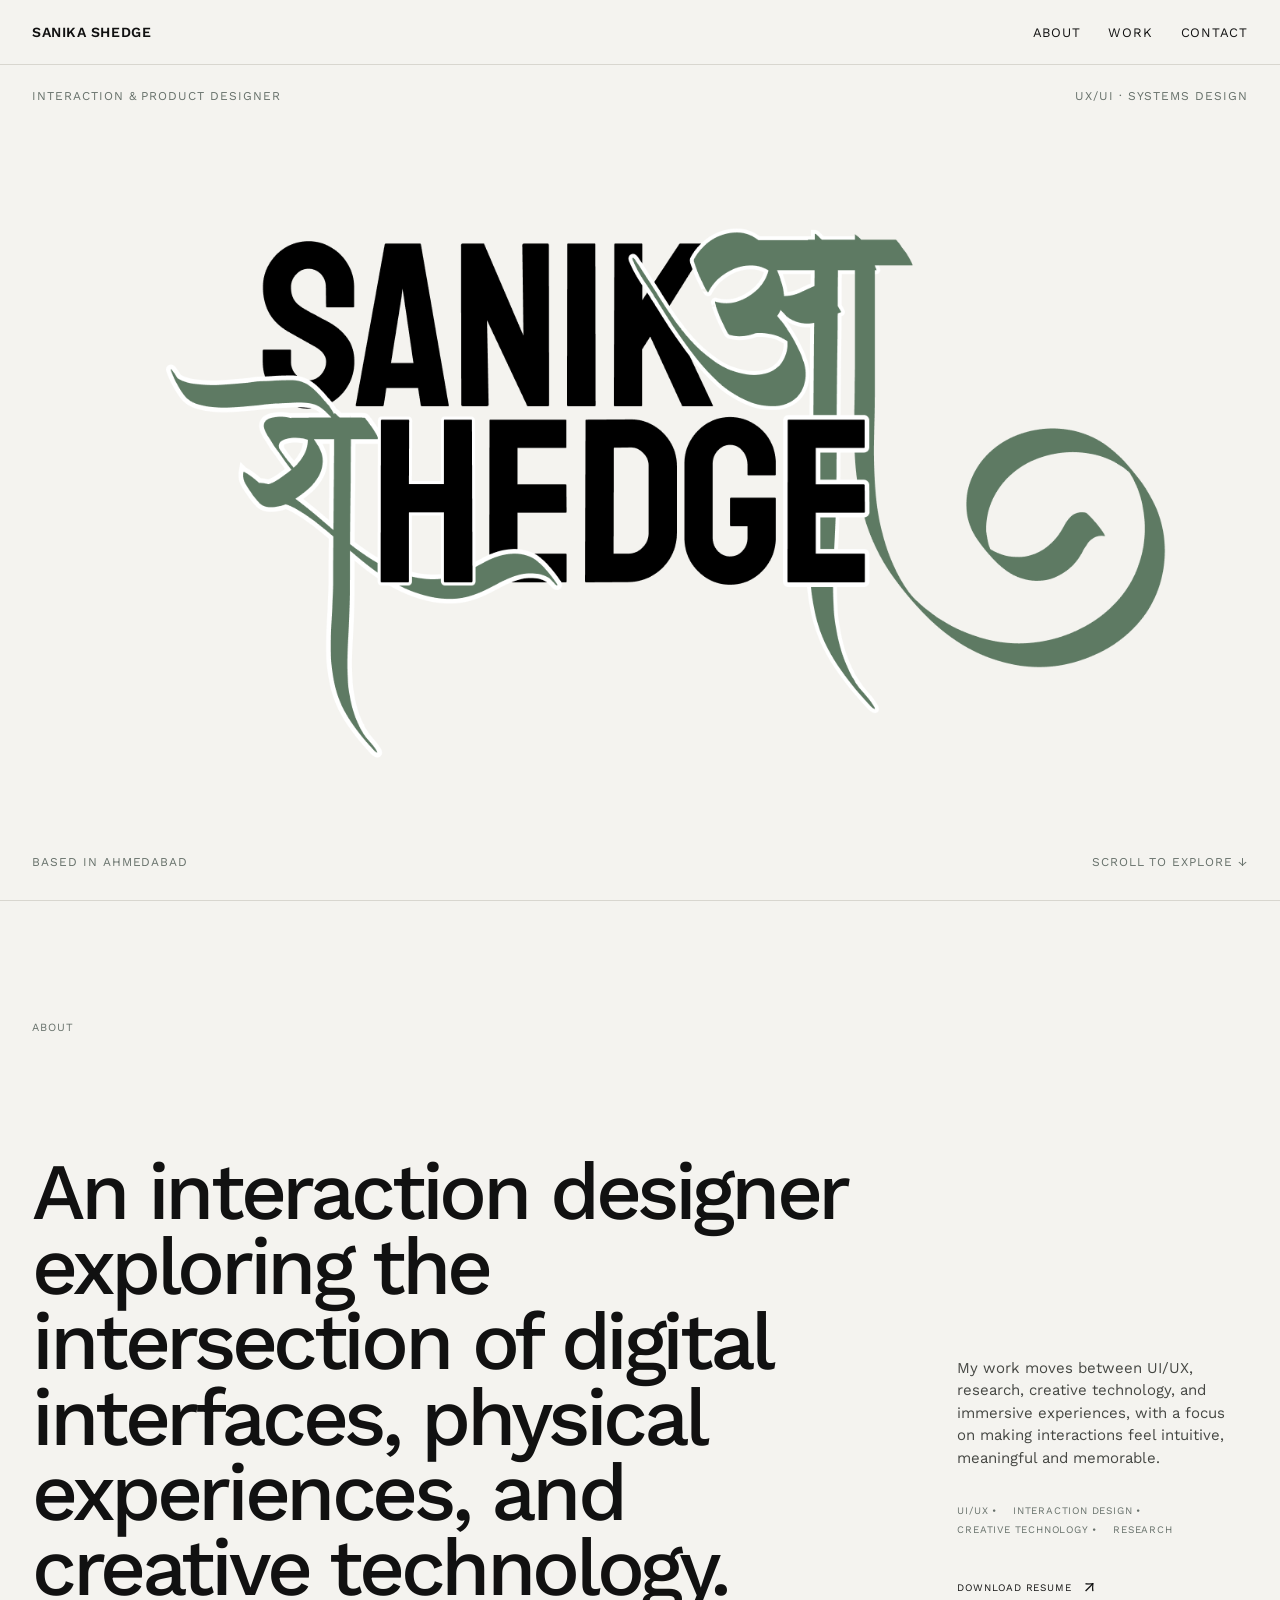
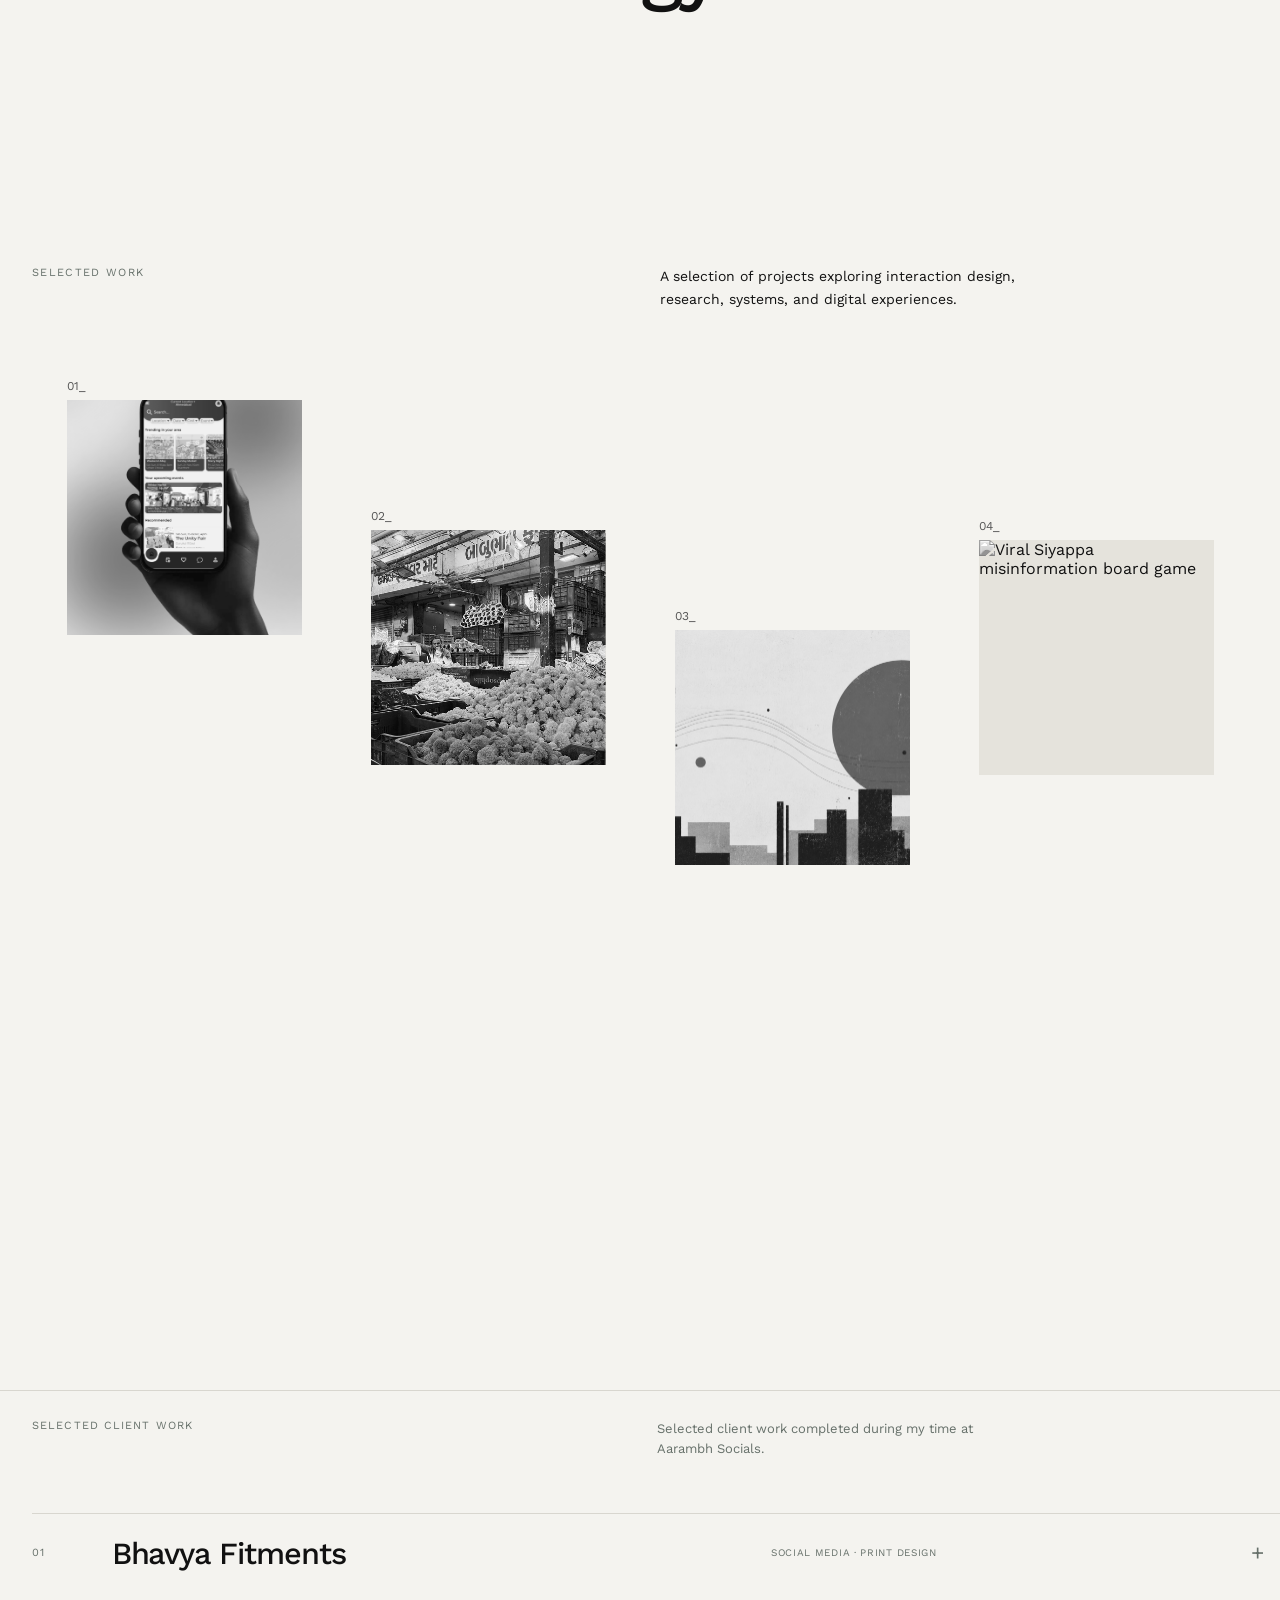
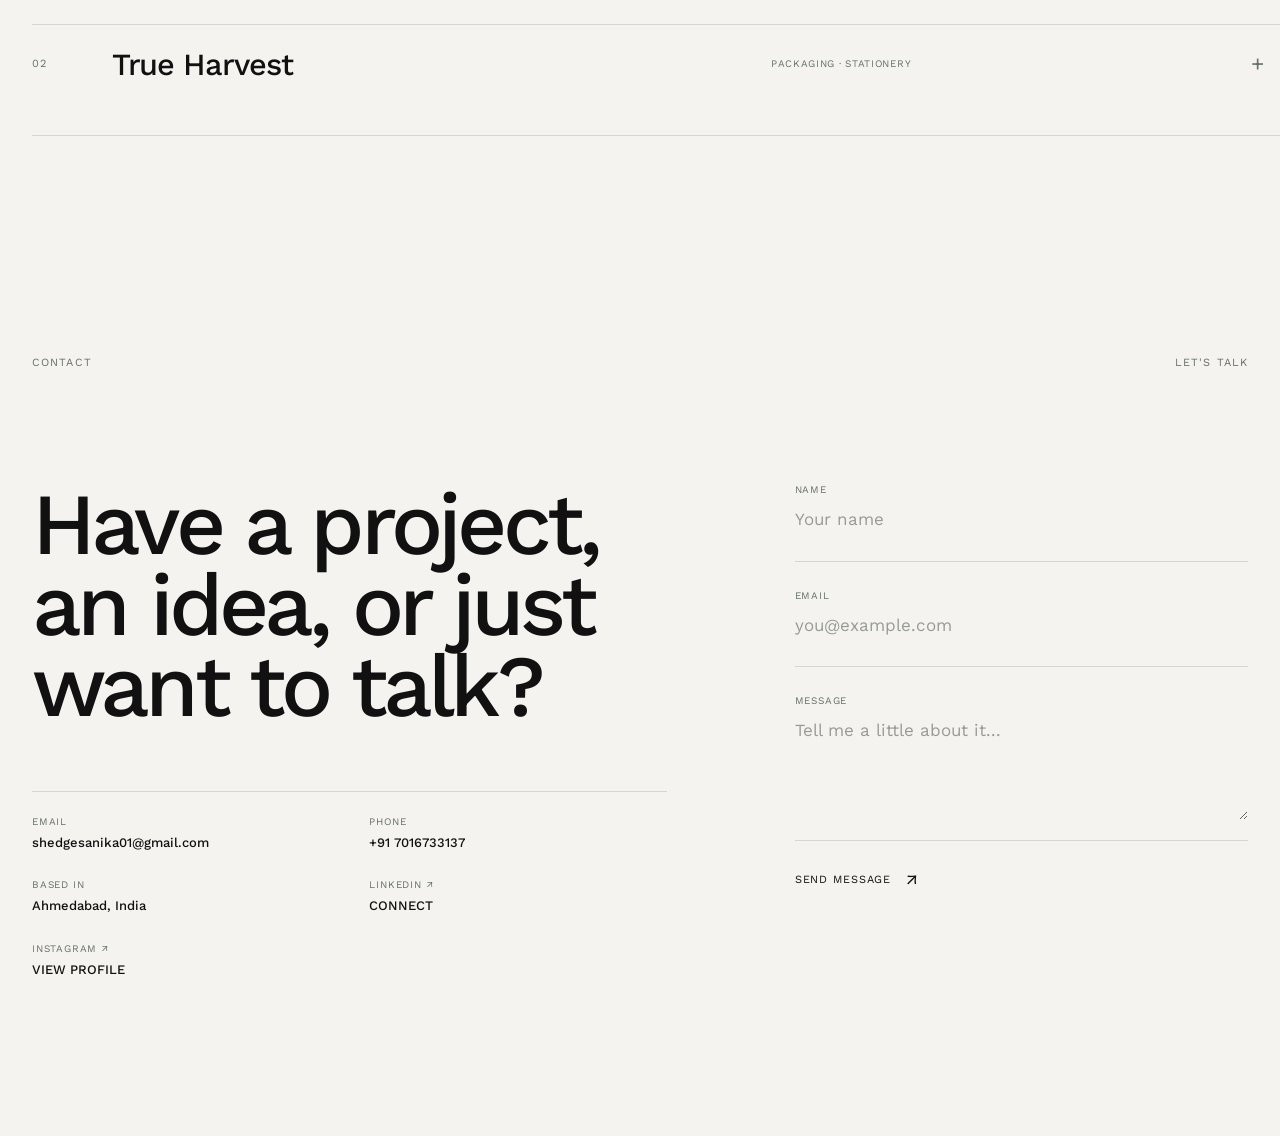
==== commit d49565e1: "Updates" ====
--- a/index.html
+++ b/index.html
@@ -132,7 +132,7 @@
         >
             <div class="gallery-image">
                 <img
-                    src="images/synkro.jpg"
+                    src="Images\synkro.jpg"
                     alt="Synkro — event discovery and vendor participation platform"
                 >
             </div>
@@ -168,7 +168,7 @@
         >
             <div class="gallery-image">
                 <img
-                    src="images/aqi.jpg"
+                    src="Images\aqi.png"
                     alt="Humanizing AQI project"
                 >
             </div>
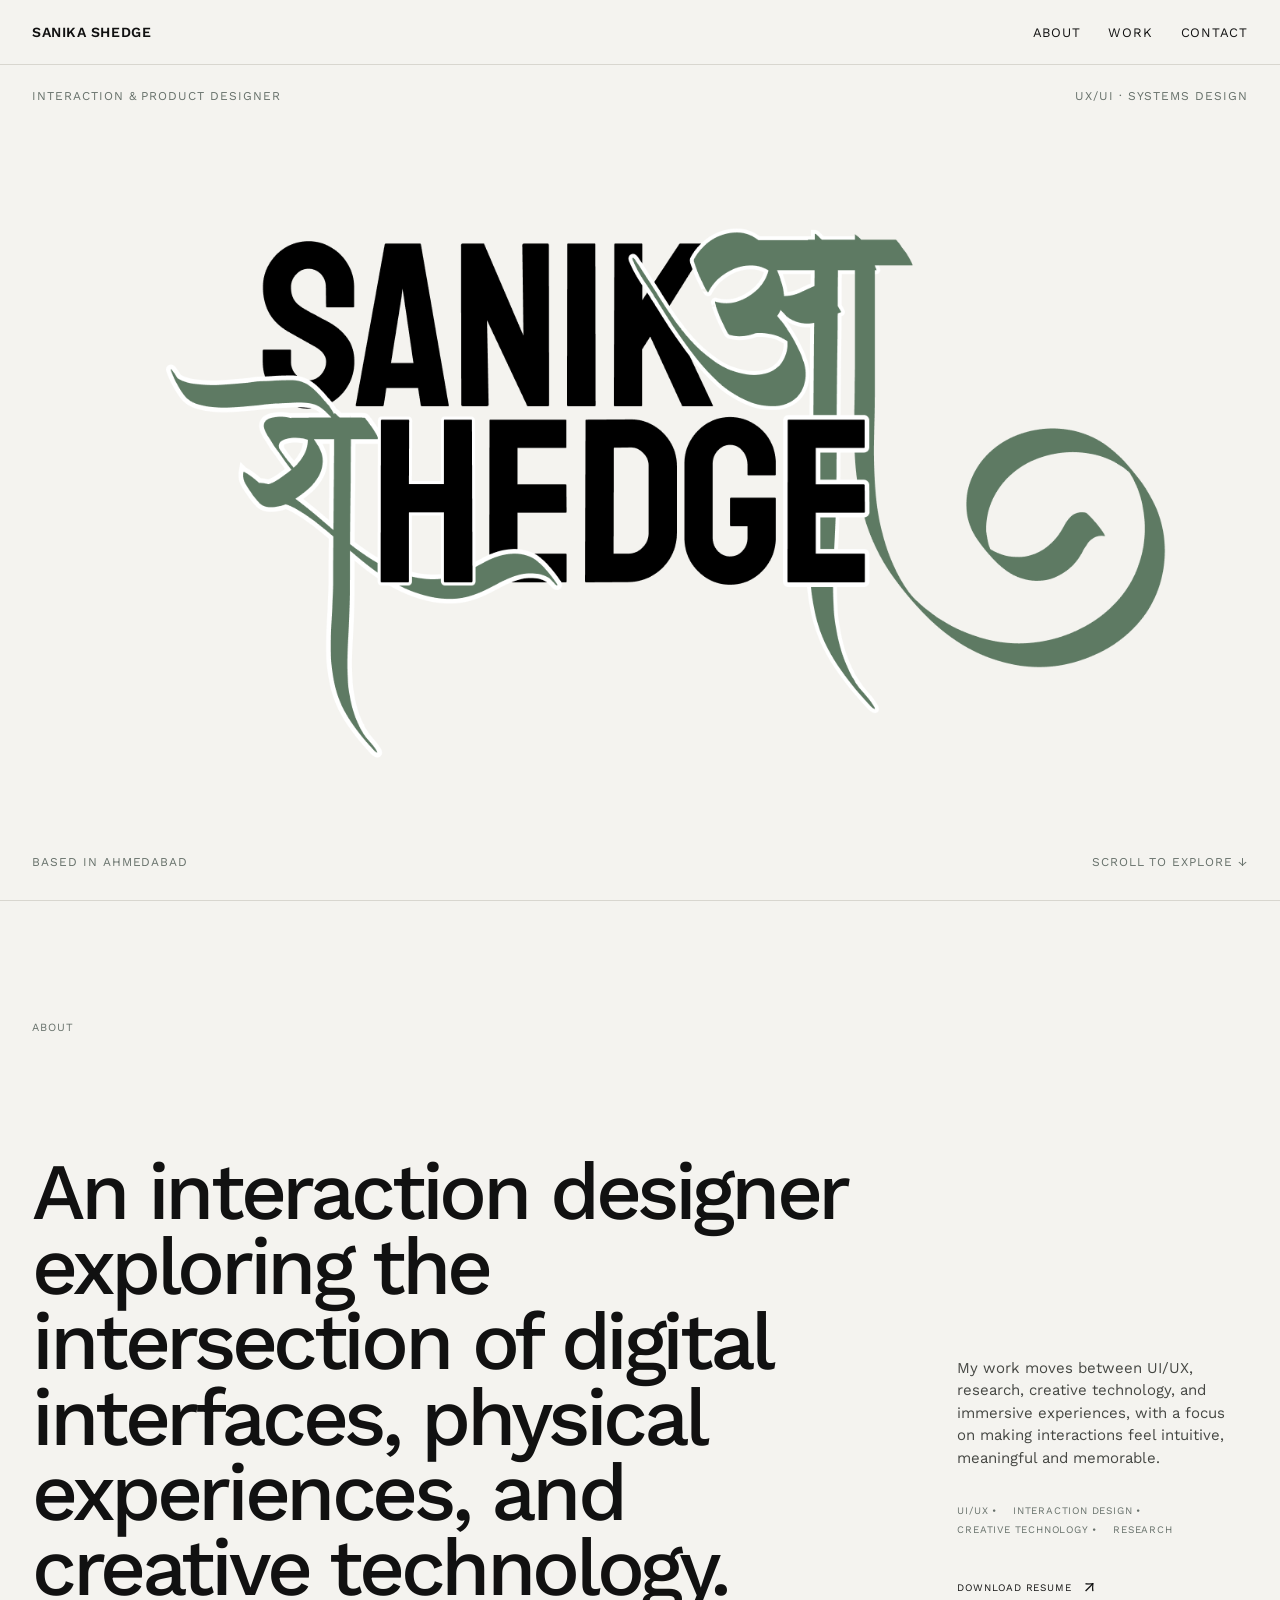
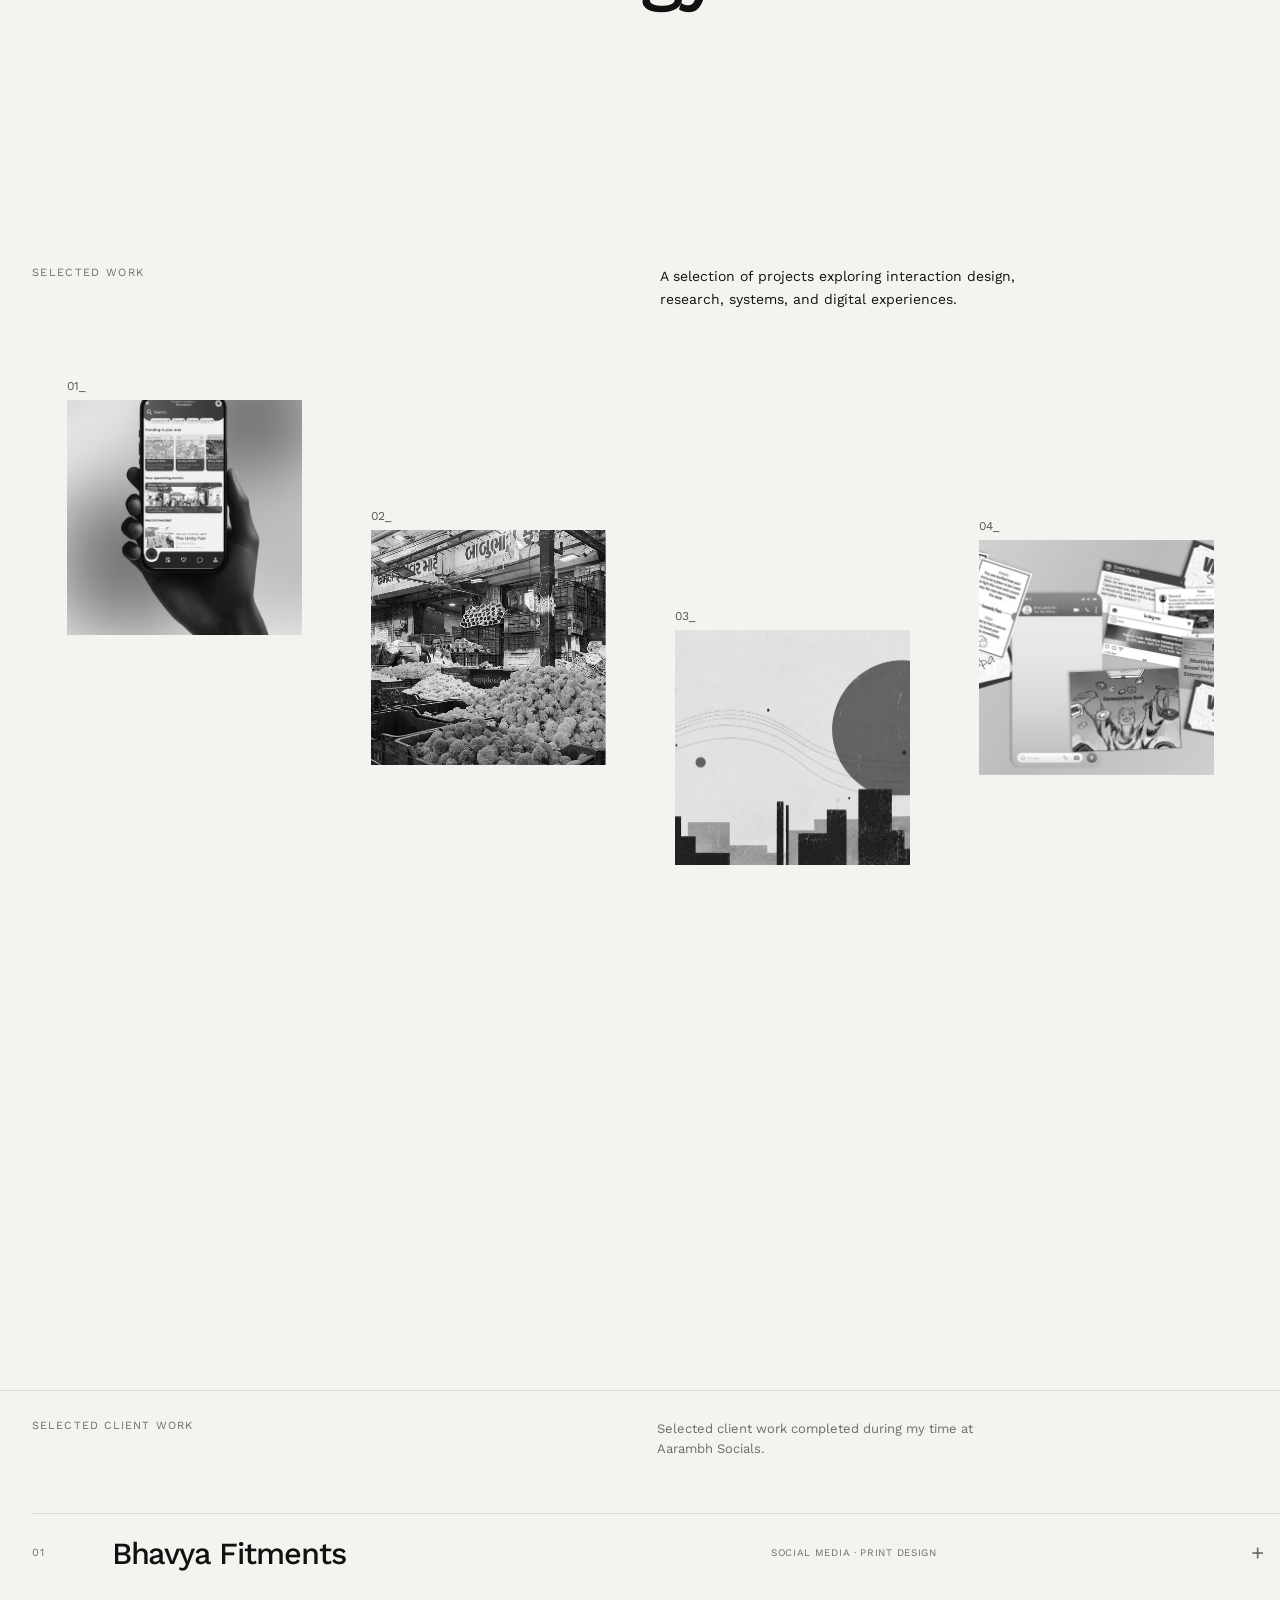
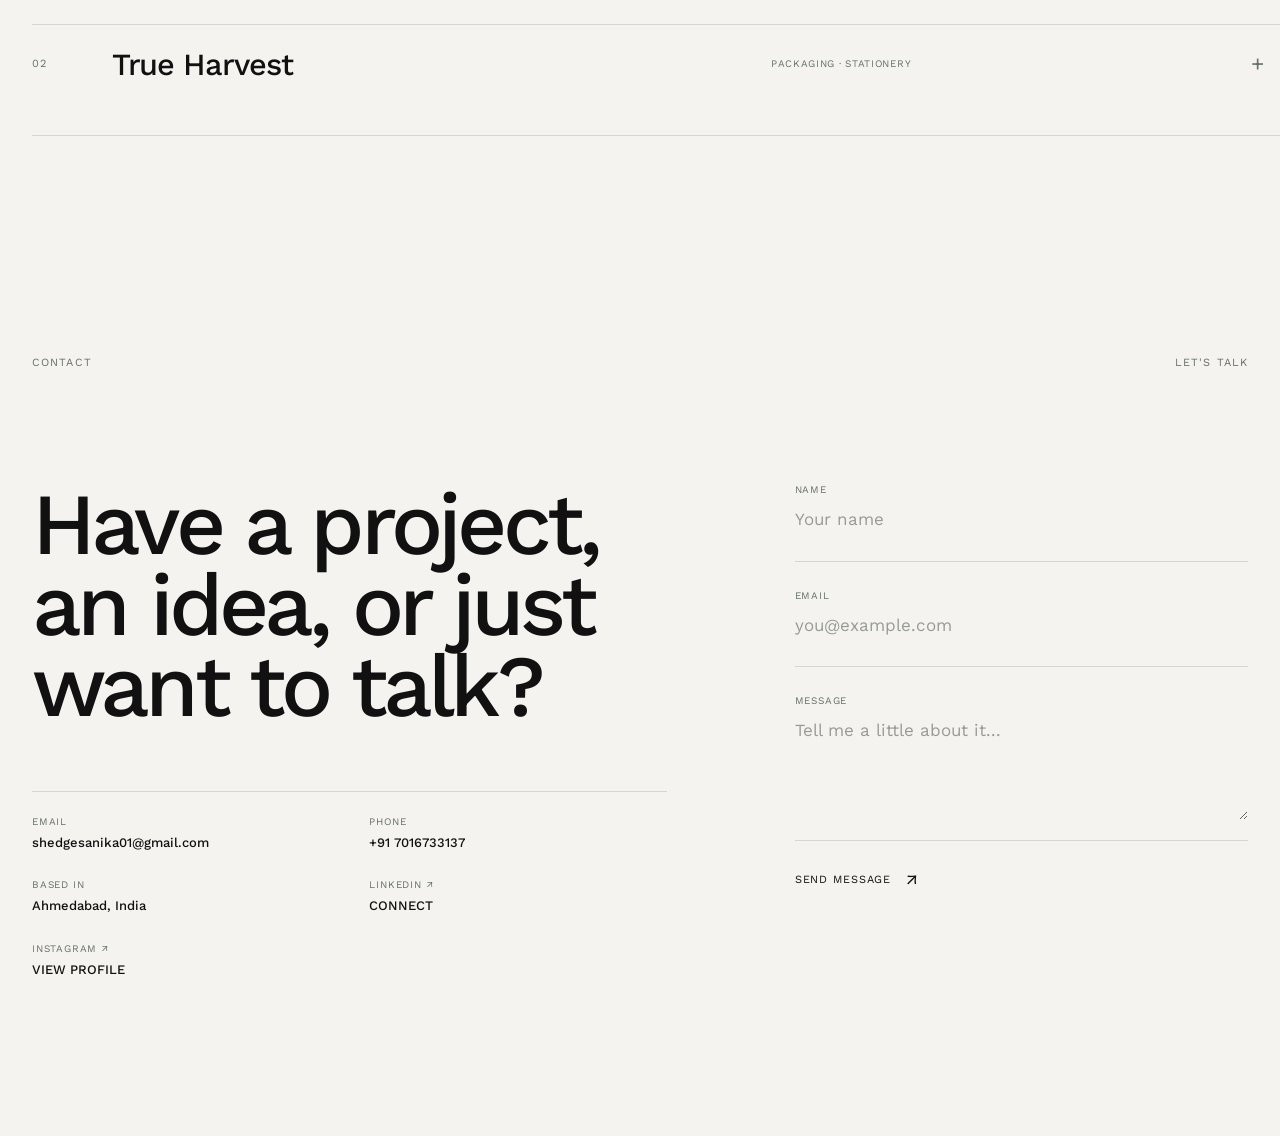
==== commit 621c7251: "image upload issue resolved" ====
--- a/index.html
+++ b/index.html
@@ -186,7 +186,7 @@
         >
             <div class="gallery-image">
                 <img
-                    src="images/viral-siyappa.jpg"
+                    src="Images\viral-siyappa.jpg"
                     alt="Viral Siyappa misinformation board game"
                 >
             </div>
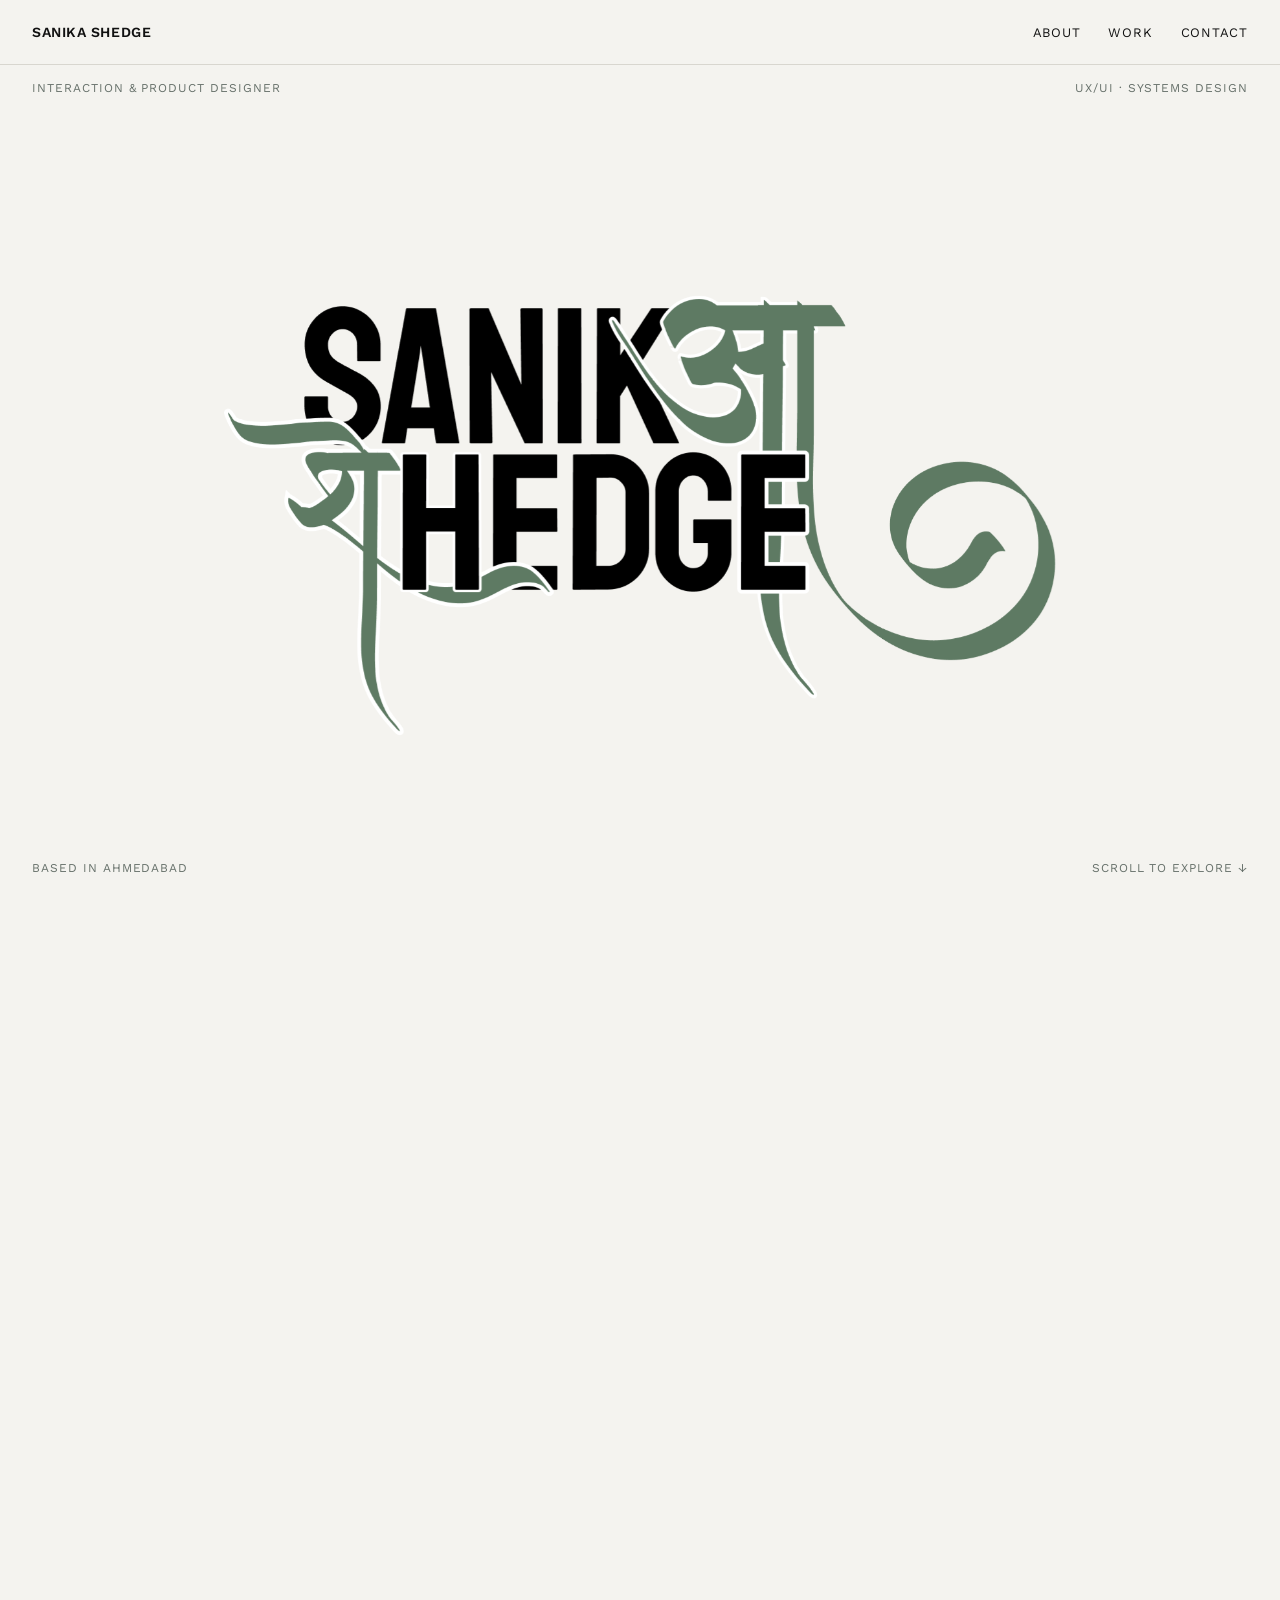
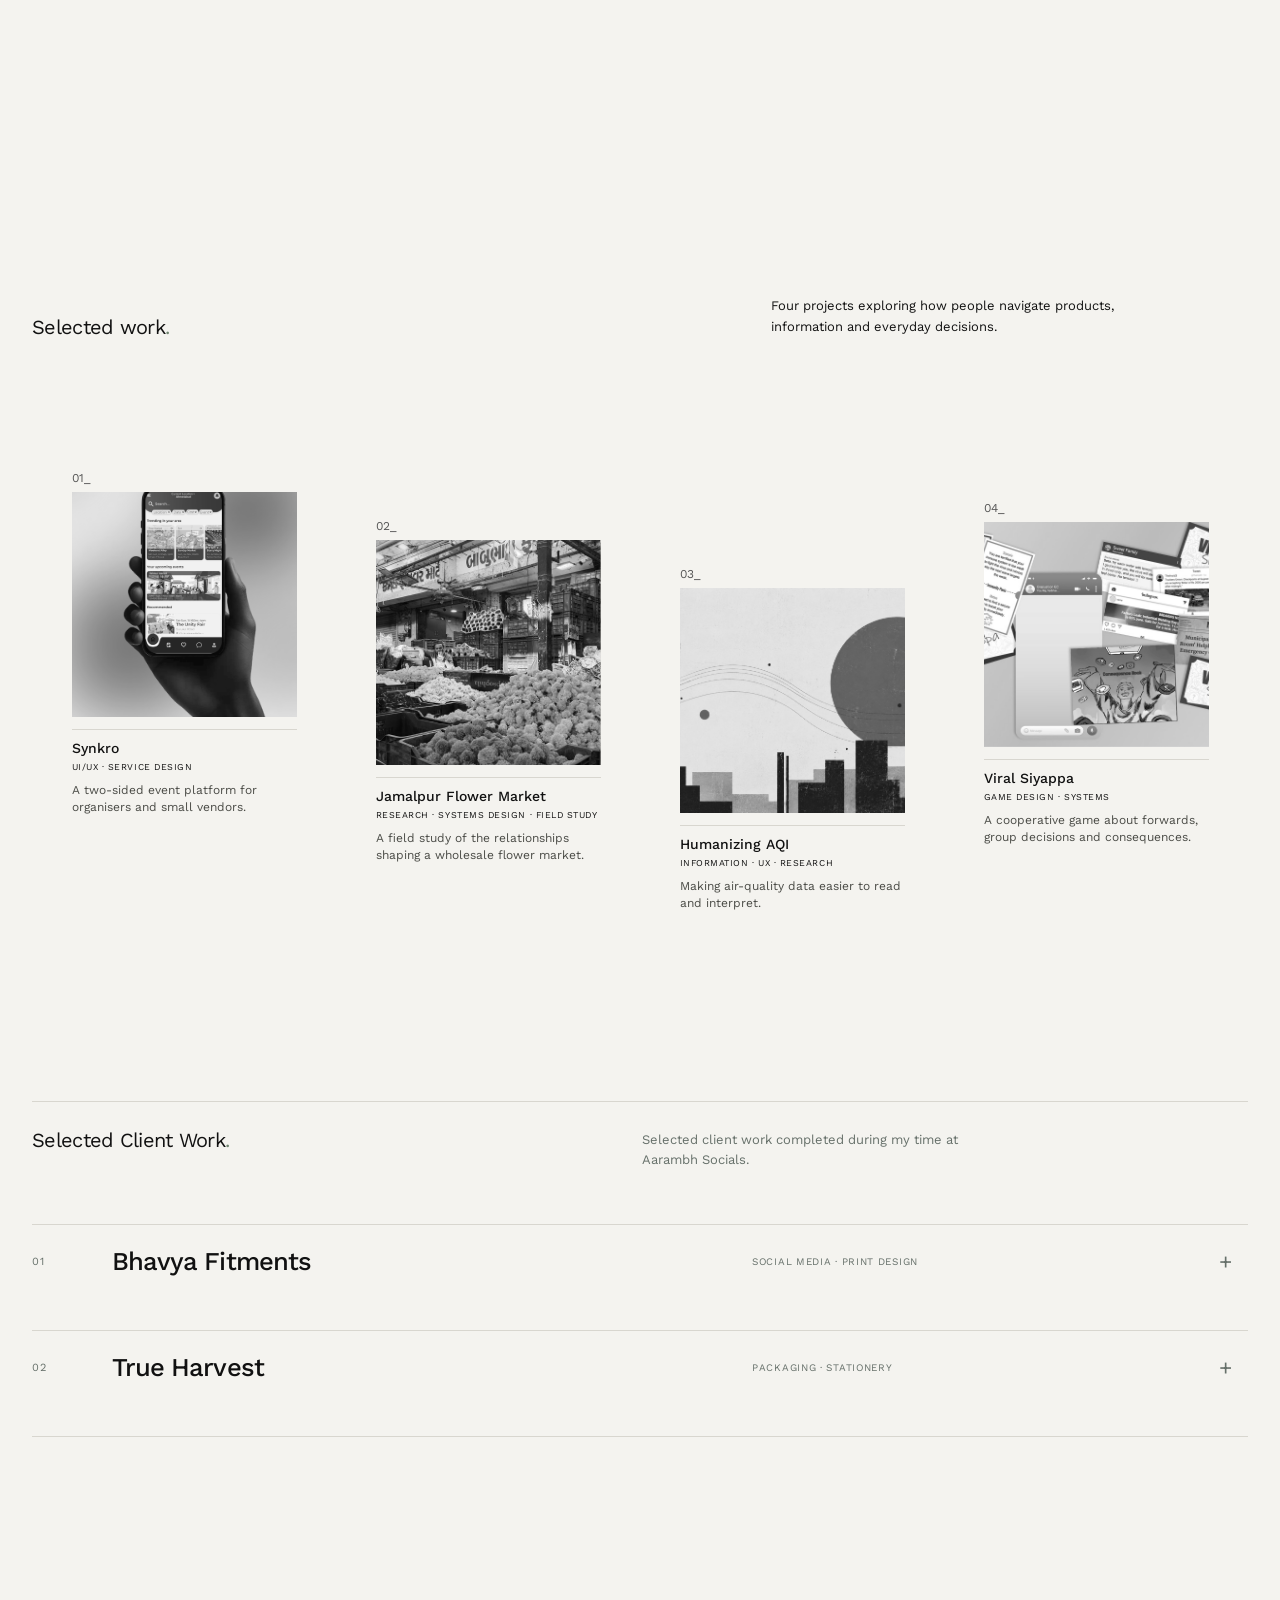
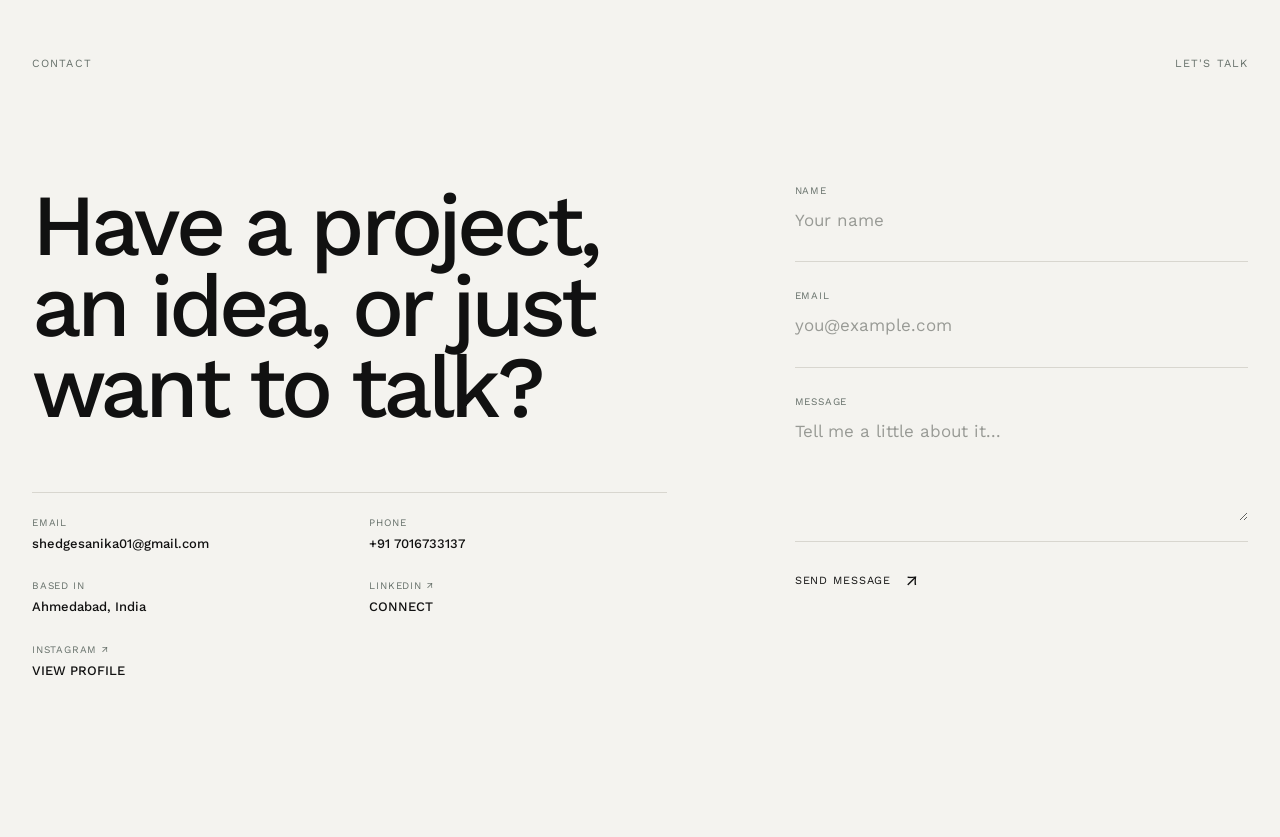
==== commit 763ec792: "Homepage update" ====
--- a/index.html
+++ b/index.html
@@ -4,7 +4,8 @@
     <meta charset="UTF-8">
     <meta name="viewport" content="width=device-width, initial-scale=1.0">
 
-    <title>Sanika Shedge — Interaction Designer</title>
+    <title>Sanika Shedge — Interaction & Product Designer</title>
+    <meta name="description" content="Sanika Shedge is an interaction designer working across research, digital products and physical experiences.">
 
     <link rel="preconnect" href="https://fonts.googleapis.com">
     <link rel="preconnect" href="https://fonts.gstatic.com" crossorigin>
@@ -16,15 +17,73 @@
 
     <link rel="stylesheet" href="style.css">
     <link rel="stylesheet" href="client-work-section.css">
+
+    <script>
+        (function () {
+            try {
+                var hasSeenIntro = sessionStorage.getItem("sanika-portfolio-intro-seen");
+                var prefersReducedMotion = window.matchMedia("(prefers-reduced-motion: reduce)").matches;
+                if (!hasSeenIntro && !prefersReducedMotion) {
+                    document.documentElement.classList.add("show-portfolio-boot");
+                    sessionStorage.setItem("sanika-portfolio-intro-seen", "1");
+                }
+            } catch (error) {
+                // If session storage is unavailable, the portfolio still loads normally.
+            }
+        })();
+    </script>
 </head>
 
 <body>
+
+    <!-- First-visit boot ritual. Content remains underneath and is ready as the intro ends. -->
+    <div class="portfolio-boot" id="portfolio-boot" aria-label="Portfolio introduction" role="status">
+        <div class="portfolio-boot-inner">
+            <p class="portfolio-boot-eyebrow">BEFORE WE BEGIN</p>
+
+            <svg class="french-press-art" viewBox="0 0 180 190" role="img" aria-label="An illustrated French press being pressed">
+                <defs>
+                    <clipPath id="press-glass-clip">
+                        <rect x="50" y="41" width="70" height="103" rx="10"></rect>
+                    </clipPath>
+                </defs>
+                <g class="press-steam" fill="none" stroke="currentColor" stroke-width="1.5" stroke-linecap="round">
+                    <path d="M69 26 C61 17 77 14 69 5"></path>
+                    <path d="M87 24 C79 15 95 12 87 3"></path>
+                    <path d="M105 26 C97 17 113 14 105 5"></path>
+                </g>
+                <ellipse cx="85" cy="158" rx="45" ry="5" fill="currentColor" opacity=".08"></ellipse>
+                <g class="press-handle" fill="none" stroke="currentColor" stroke-width="2" stroke-linecap="round" stroke-linejoin="round">
+                    <path d="M121 61 H134 Q144 61 144 72 V94 Q144 105 134 105 H121"></path>
+                </g>
+                <rect x="50" y="41" width="70" height="103" rx="10" fill="#f4f3ef" fill-opacity=".28" stroke="currentColor" stroke-width="2"></rect>
+                <g clip-path="url(#press-glass-clip)">
+                    <path class="press-coffee" d="M50 83 H120 V148 H50 Z" fill="#8e7963" opacity=".8"></path>
+                    <path d="M50 83 Q61 79 72 83 T94 83 T120 83" fill="none" stroke="#554536" stroke-width="1.5" opacity=".8"></path>
+                </g>
+                <path d="M56 49 V133" stroke="#fff" stroke-width="2" opacity=".55" stroke-linecap="round"></path>
+                <path d="M47 38 H123 Q127 38 127 42 V46 H43 V42 Q43 38 47 38Z" fill="currentColor"></path>
+                <g class="press-plunger">
+                    <rect x="83" y="17" width="4" height="81" rx="2" fill="currentColor"></rect>
+                    <rect x="69" y="91" width="32" height="5" rx="2.5" fill="currentColor"></rect>
+                    <rect x="76" y="11" width="18" height="8" rx="3" fill="currentColor"></rect>
+                </g>
+                <path d="M48 147 H122" stroke="currentColor" stroke-width="2" stroke-linecap="round"></path>
+                <path d="M62 154 H108" stroke="currentColor" stroke-width="1.5" stroke-linecap="round" opacity=".35"></path>
+            </svg>
+
+            <p class="portfolio-boot-title">A little ritual.</p>
+            <p class="portfolio-boot-note">Then, into the work.</p>
+            <button class="portfolio-boot-skip" id="portfolio-boot-skip" type="button">SKIP INTRO <span aria-hidden="true">↗</span></button>
+        </div>
+        <div class="portfolio-boot-progress" aria-hidden="true"><span></span></div>
+    </div>
 
     <header class="nav">
         <a href="#home" class="logo">SANIKA SHEDGE</a>
 
         <nav>
-            <a href="#about">About</a>
+            <a href="about.html">About</a>
             <a href="#work">Work</a>
             <a href="#contact">Contact</a>
         </nav>
@@ -33,8 +92,12 @@
 
     <main>
 
-        <!-- HERO -->
-        <section class="hero" id="home">
+        <!-- Scroll-linked opening: the wordmark gives way to the short introduction. -->
+        <section class="home-intro-sequence" id="home" aria-label="Portfolio introduction">
+          <div class="home-intro-stage">
+
+        <!-- HERO / WORDMARK STATE -->
+        <section class="hero" aria-label="Portfolio wordmark">
 
             <!-- Main wordmark -->
             <div class="hero-center">
@@ -62,6 +125,7 @@
                 <span>SCROLL TO EXPLORE ↓</span>
             </div>
 
+
         </section>
 
 
@@ -69,31 +133,20 @@
         <section id="about" class="intro">
 
             <div class="intro-header">
-                <!-- <span>INTRODUCTION</span> -->
-                <span>ABOUT</span>
+                <span>A LITTLE ABOUT ME</span>
             </div>
 
             <div class="intro-main">
 
                 <h2>
-                    An interaction designer exploring the intersection of
-                    digital interfaces, physical experiences, and creative technology.
+                    I design interactions that make complex systems easier to navigate.
                 </h2>
 
                 <div class="intro-side">
 
                     <p>
-                        My work moves between UI/UX, research, creative technology,
-                        and immersive experiences, with a focus on making
-                        interactions feel intuitive, meaningful and memorable.
+                        I move between research, digital products and physical experiences, looking for what people need and where systems get in their way.
                     </p>
-
-                    <div class="intro-tags">
-                        <span>UI/UX •</span>
-                        <span>Interaction Design •</span>
-                        <span>Creative Technology •</span>
-                        <span>Research</span>
-                    </div>
 
                     <a
                         href="docs/Resume.pdf"
@@ -101,8 +154,8 @@
                         target="_blank"
                         rel="noopener"
                     >
-                        DOWNLOAD RESUME
-                        <span>↗</span>
+                        VIEW RESUME
+                        <span aria-hidden="true">↗</span>
                     </a>
 
                 </div>
@@ -111,15 +164,21 @@
 
         </section>
 
+          </div><!-- /.home-intro-stage -->
+        </section><!-- /.home-intro-sequence -->
+
+        <div class="palette-hint" aria-label="Open keyword search with Control K or Command K">
+            <span class="palette-hint-label">Keyword Search?</span>
+            <span class="palette-hint-shortcut">ctrl + k <span>or</span> ⌘ + k</span>
+        </div>
 
    <!-- WORK HEADER -->
 <div id="work" class="work-gallery-header">
-    <p class="section-label">SELECTED WORK</p>
-
-    <p class="work-gallery-note">
-        A selection of projects exploring interaction design,
-        research, systems, and digital experiences.
-    </p>
+    <div class="work-gallery-heading">
+        <h3 class="work-section-title">Selected work<span aria-hidden="true">.</span></h3>
+        <!-- <span class="work-gallery-count">01 — 04</span> -->
+    </div>
+    <p class="work-gallery-note">Four projects exploring how people navigate products, information and everyday decisions.</p>
 </div>
 
     <!-- PROJECT GALLERY -->
@@ -128,11 +187,11 @@
         <!-- 01 — SYNKRO -->
         <a
             href="portfolio_case_study/projects/synkro_final/projects/synkro.html"
-            class="gallery-project gallery-synkro"
+            class="gallery-project gallery-synkro" data-tags="product design, ui, ux, service design, research, interaction design"
         >
             <div class="gallery-image">
                 <img
-                    src="Images\synkro.jpg"
+                    src="Images/synkro.jpg"
                     alt="Synkro — event discovery and vendor participation platform"
                 >
             </div>
@@ -140,13 +199,14 @@
             <div class="gallery-card">
                 <h3>Synkro</h3>
                 <p>UI/UX · Service Design</p>
+                <span class="gallery-summary">A two-sided event platform for organisers and small vendors.</span>
             </div>
         </a>
 
         <!-- 02 — JAMALPUR FLOWER MARKET -->
         <a
             href="portfolio_case_study/projects/Jamalpur/jamalpur.html"
-            class="gallery-project gallery-jamalpur"
+            class="gallery-project gallery-jamalpur" data-tags="research, systems design, field study, service design, information design"
         >
             <div class="gallery-image">
                 <img
@@ -158,17 +218,18 @@
             <div class="gallery-card">
                 <h3>Jamalpur Flower Market</h3>
                 <p>Research · Systems Design · Field Study</p>
+                <span class="gallery-summary">A field study of the relationships shaping a wholesale flower market.</span>
             </div>
         </a>
 
         <!-- 03 — HUMANIZING AQI -->
         <a
             href="portfolio_case_study/projects/Aqi/aqi.html"
-            class="gallery-project gallery-aqi"
+            class="gallery-project gallery-aqi" data-tags="data visualisation, research, ui, ux, information design, air quality"
         >
             <div class="gallery-image">
                 <img
-                    src="Images\aqi.png"
+                    src="Images/aqi.png"
                     alt="Humanizing AQI project"
                 >
             </div>
@@ -176,17 +237,18 @@
             <div class="gallery-card">
                 <h3>Humanizing AQI</h3>
                 <p>Information · UX · Research</p>
+                <span class="gallery-summary">Making air-quality data easier to read and interpret.</span>
             </div>
         </a>
 
         <!-- 04 — VIRAL SIYAPPA -->
         <a
             href="portfolio_case_study/projects/Viral%20Siyappa/viral-siyappa.html"
-            class="gallery-project gallery-viral"
+            class="gallery-project gallery-viral" data-tags="game design, research, systems design, information design, interaction design, misinformation"
         >
             <div class="gallery-image">
                 <img
-                    src="Images\viral-siyappa.jpg"
+                    src="Images/viral-siyappa.jpg"
                     alt="Viral Siyappa misinformation board game"
                 >
             </div>
@@ -194,16 +256,17 @@
             <div class="gallery-card">
                 <h3>Viral Siyappa</h3>
                 <p>Game Design · Systems</p>
+                <span class="gallery-summary">A cooperative game about forwards, group decisions and consequences.</span>
             </div>
         </a>
 
     </div>
 
     <!-- SELECTED CLIENT WORK -->
-<div class="client-work">
+<div class="client-work" id="client-work">
 
     <div class="client-work-intro">
-        <span>SELECTED CLIENT WORK</span>
+        <h3 class="work-section-title">Selected Client Work<span aria-hidden="true">.</span></h3>
 
         <p>
             Selected client work completed during my time at Aarambh Socials.
@@ -429,7 +492,89 @@
 
 </section>
 
-<dialog class="client-image-dialog" aria-label="Expanded client work image">
+
+    <!-- Keyboard-only command palette. Open with Ctrl + K / Command + K. -->
+    <dialog class="command-palette" id="command-palette" aria-label="Keyword search">
+        <div class="command-palette-panel">
+            <label class="command-palette-search-wrap" for="command-palette-search">
+                <span class="command-search-icon" aria-hidden="true">⌕</span>
+                <input id="command-palette-search" type="search" placeholder="Search projects, pages, or keywords…" autocomplete="off" spellcheck="false" aria-label="Search projects, pages, or keywords">
+                <kbd>ESC</kbd>
+            </label>
+
+            <div class="command-palette-scroll" id="command-palette-scroll">
+                <section class="command-group" data-command-group aria-labelledby="command-pages-label">
+                    <h2 class="command-palette-group-title" id="command-pages-label">PAGES & SECTIONS</h2>
+                    <div class="command-entry-list" role="listbox" aria-label="Pages and sections">
+                        <a class="command-palette-item" role="option" aria-selected="false" href="#home" data-command-entry data-kind="page" data-search="home landing start top">
+                            <span class="command-item-index">↗</span><span class="command-item-copy"><strong>Home</strong><small>Back to the beginning</small></span><span class="command-item-type">PAGE</span>
+                        </a>
+                        <a class="command-palette-item" role="option" aria-selected="false" href="about.html" data-command-entry data-kind="page" data-search="about introduction profile bio sanika">
+                            <span class="command-item-index">↗</span><span class="command-item-copy"><strong>About</strong><small>A little context</small></span><span class="command-item-type">PAGE</span>
+                        </a>
+                        <a class="command-palette-item" role="option" aria-selected="false" href="#work" data-command-entry data-kind="page" data-search="selected work projects portfolio gallery">
+                            <span class="command-item-index">↗</span><span class="command-item-copy"><strong>Selected work</strong><small>Four featured projects</small></span><span class="command-item-type">PAGE</span>
+                        </a>
+                        <a class="command-palette-item" role="option" aria-selected="false" href="#client-work" data-command-entry data-kind="page" data-search="client work aarambh socials bhavya true harvest branding packaging print social media">
+                            <span class="command-item-index">↗</span><span class="command-item-copy"><strong>Client work</strong><small>Selected studio and brand work</small></span><span class="command-item-type">PAGE</span>
+                        </a>
+                        <a class="command-palette-item" role="option" aria-selected="false" href="#contact" data-command-entry data-kind="page" data-search="contact email phone linkedin get in touch">
+                            <span class="command-item-index">↗</span><span class="command-item-copy"><strong>Contact</strong><small>Start a conversation</small></span><span class="command-item-type">PAGE</span>
+                        </a>
+                        <a class="command-palette-item" role="option" aria-selected="false" href="docs/Resume.pdf" target="_blank" rel="noopener" data-command-entry data-kind="page" data-search="resume cv pdf experience download">
+                            <span class="command-item-index">↗</span><span class="command-item-copy"><strong>Resume</strong><small>Open the PDF in a new tab</small></span><span class="command-item-type">PDF</span>
+                        </a>
+                    </div>
+                </section>
+
+                <section class="command-group" data-command-group data-command-projects-group aria-labelledby="command-projects-label" hidden>
+                    <h2 class="command-palette-group-title" id="command-projects-label">PROJECTS</h2>
+                    <div class="command-entry-list" role="listbox" aria-label="Projects">
+                        <a class="command-palette-item" role="option" aria-selected="false" href="portfolio_case_study/projects/synkro_final/projects/synkro.html" data-command-entry data-kind="project" data-tags="product design ui ux service design research interaction design" data-search="synkro event discovery vendor platform interface interaction product design ui ux service design research">
+                            <span class="command-item-index">01</span><span class="command-item-copy"><strong>Synkro</strong><small>UI/UX · Service design</small></span><span class="command-item-type">PROJECT</span>
+                        </a>
+                        <a class="command-palette-item" role="option" aria-selected="false" href="portfolio_case_study/projects/Jamalpur/jamalpur.html" data-command-entry data-kind="project" data-tags="research systems design field study service design information design" data-search="jamalpur flower market research systems field study informal vendors service design information design">
+                            <span class="command-item-index">02</span><span class="command-item-copy"><strong>Jamalpur Flower Market</strong><small>Research · Systems design</small></span><span class="command-item-type">PROJECT</span>
+                        </a>
+                        <a class="command-palette-item" role="option" aria-selected="false" href="portfolio_case_study/projects/Aqi/aqi.html" data-command-entry data-kind="project" data-tags="data visualisation research ui ux information design air quality" data-search="humanizing aqi air quality information ux research data environment data visualisation ui information design">
+                            <span class="command-item-index">03</span><span class="command-item-copy"><strong>Humanizing AQI</strong><small>Information · UX · Research</small></span><span class="command-item-type">PROJECT</span>
+                        </a>
+                        <a class="command-palette-item" role="option" aria-selected="false" href="portfolio_case_study/projects/Viral%20Siyappa/viral-siyappa.html" data-command-entry data-kind="project" data-tags="game design research systems design information design interaction design misinformation" data-search="viral siyappa game board game misinformation systems design research information design interaction design">
+                            <span class="command-item-index">04</span><span class="command-item-copy"><strong>Viral Siyappa</strong><small>Game design · Systems</small></span><span class="command-item-type">PROJECT</span>
+                        </a>
+                    </div>
+                </section>
+
+                <section class="command-group" data-command-group aria-labelledby="command-keywords-label">
+                    <h2 class="command-palette-group-title" id="command-keywords-label">KEYWORDS</h2>
+                    <div class="command-keyword-list" role="listbox" aria-label="Browse by project keyword">
+                        <button class="command-keyword-item" type="button" role="option" aria-selected="false" data-command-entry data-kind="keyword" data-keyword="Data Visualisation" data-search="data visualisation data visualization charts air quality"><span class="command-keyword-icon" aria-hidden="true">◇</span><span>Data Visualisation</span></button>
+                        <button class="command-keyword-item" type="button" role="option" aria-selected="false" data-command-entry data-kind="keyword" data-keyword="Product Design" data-search="product design product development industrial"><span class="command-keyword-icon" aria-hidden="true">◇</span><span>Product Design</span></button>
+                        <button class="command-keyword-item" type="button" role="option" aria-selected="false" data-command-entry data-kind="keyword" data-keyword="Research" data-search="research user research field study discovery"><span class="command-keyword-icon" aria-hidden="true">◇</span><span>Research</span></button>
+                        <button class="command-keyword-item" type="button" role="option" aria-selected="false" data-command-entry data-kind="keyword" data-keyword="Systems Design" data-search="systems design systems thinking ecosystem"><span class="command-keyword-icon" aria-hidden="true">◇</span><span>Systems Design</span></button>
+                        <button class="command-keyword-item" type="button" role="option" aria-selected="false" data-command-entry data-kind="keyword" data-keyword="UI" data-search="ui interface visual interface interface design"><span class="command-keyword-icon" aria-hidden="true">◇</span><span>UI</span></button>
+                        <button class="command-keyword-item" type="button" role="option" aria-selected="false" data-command-entry data-kind="keyword" data-keyword="UX" data-search="ux user experience usability"><span class="command-keyword-icon" aria-hidden="true">◇</span><span>UX</span></button>
+                        <button class="command-keyword-item" type="button" role="option" aria-selected="false" data-command-entry data-kind="keyword" data-keyword="Field Study" data-search="field study fieldwork ethnography market vendors"><span class="command-keyword-icon" aria-hidden="true">◇</span><span>Field Study</span></button>
+                        <button class="command-keyword-item" type="button" role="option" aria-selected="false" data-command-entry data-kind="keyword" data-keyword="Information Design" data-search="information design data information visualisation"><span class="command-keyword-icon" aria-hidden="true">◇</span><span>Information Design</span></button>
+                        <button class="command-keyword-item" type="button" role="option" aria-selected="false" data-command-entry data-kind="keyword" data-keyword="Game Design" data-search="game design board game gameplay"><span class="command-keyword-icon" aria-hidden="true">◇</span><span>Game Design</span></button>
+                        <button class="command-keyword-item" type="button" role="option" aria-selected="false" data-command-entry data-kind="keyword" data-keyword="Interaction Design" data-search="interaction design interaction experience"><span class="command-keyword-icon" aria-hidden="true">◇</span><span>Interaction Design</span></button>
+                        <button class="command-keyword-item" type="button" role="option" aria-selected="false" data-command-entry data-kind="keyword" data-keyword="Misinformation" data-search="misinformation viral siyappa media literacy"><span class="command-keyword-icon" aria-hidden="true">◇</span><span>Misinformation</span></button>
+                        <button class="command-keyword-item" type="button" role="option" aria-selected="false" data-command-entry data-kind="keyword" data-keyword="Air Quality" data-search="air quality aqi pollution environment"><span class="command-keyword-icon" aria-hidden="true">◇</span><span>Air Quality</span></button>
+                    </div>
+                </section>
+
+                <p class="command-palette-empty" id="command-palette-empty" hidden>No matches. Try a project name, page, or keyword.</p>
+            </div>
+
+            <div class="command-palette-footer" aria-hidden="true">
+                <span><kbd>↑</kbd><kbd>↓</kbd> navigate</span>
+                <span><kbd>↵</kbd> open / choose keyword</span>
+                <span><kbd>esc</kbd> close</span>
+            </div>
+        </div>
+    </dialog>
+
+    <dialog class="client-image-dialog" aria-label="Expanded client work image">
     <div class="client-image-dialog-content">
         <button class="client-image-dialog-close" type="button" aria-label="Close expanded view">×</button>
         <button class="client-image-dialog-card-previous" type="button" aria-label="Previous image">&lt;</button>
--- a/style.css
+++ b/style.css
@@ -70,6 +70,56 @@
 }
 
 
+
+/* Quiet keyboard hint: fixed to the viewport, revealed from the About section onward. */
+.palette-hint {
+    position: fixed;
+    left: 32px;
+    bottom: 24px;
+    z-index: 1001;
+    display: flex;
+    flex-direction: column;
+    align-items: flex-start;
+    gap: 4px;
+    pointer-events: none;
+    font-size: 10px;
+    line-height: 1.3;
+    letter-spacing: .01em;
+    opacity: 0;
+    visibility: hidden;
+    transform: translateY(4px);
+    transition: opacity 180ms ease, transform 180ms ease, visibility 180ms ease;
+}
+
+.palette-hint.is-visible {
+    opacity: 1;
+    visibility: visible;
+    transform: translateY(0);
+}
+
+@media (prefers-reduced-motion: reduce) {
+    .palette-hint {
+        transition: none;
+        transform: none;
+    }
+}
+
+.palette-hint-label {
+    color: #66706a;
+    font-size: 9px;
+}
+
+.palette-hint-shortcut {
+    color: #2c417f;
+    font-size: 10px;
+}
+
+.palette-hint-shortcut span {
+    padding: 0 3px;
+    color: #8b8d86;
+}
+
+
 /* =========================
    GENERAL
 ========================= */
@@ -115,8 +165,8 @@
 .hero-center {
     position: absolute;
 
-    top: 52%;
-    left: 52%;
+    top: 50%;
+    left: 50%;
 
     transform: translate(-50%, -50%);
 
@@ -126,7 +176,7 @@
 }
 
 .hero-wordmark {
-    width: min(1000px, 82vw);
+    width: min(760px, 62vw);
     height: auto;
 
     display: block;
@@ -201,9 +251,9 @@
 ========================= */
 
 .intro {
-    min-height: 80vh;
-
-    padding: 120px 32px 140px;
+    min-height: auto;
+
+    padding: 68px 32px 78px;
 
     border-top: 1px solid #d8d6cf;
 }
@@ -222,32 +272,33 @@
 
 .intro-main {
     display: grid;
-    grid-template-columns: minmax(0, 1.7fr) minmax(280px, 0.6fr);
-    gap: 8vw;
-
-    margin-top: 120px;
+    grid-template-columns: minmax(0, 1.25fr) minmax(270px, 0.65fr);
+    gap: clamp(40px, 7vw, 100px);
+    align-items: end;
+
+    margin-top: 48px;
 }
 
 .intro h2 {
-    max-width: 1000px;
-
-    font-size: clamp(48px, 6.8vw, 80px);
-    line-height: 0.94;
+    max-width: 780px;
+
+    font-size: clamp(34px, 3.6vw, 48px);
+    line-height: 1.04;
     font-weight: 500;
 
-    letter-spacing: -0.055em;
+    letter-spacing: -0.04em;
 }
 
 .intro-side {
     align-self: end;
 
-    max-width: 360px;
-    padding-bottom: 8px;
+    max-width: 350px;
+    padding-bottom: 4px;
 }
 
 .intro-side p {
-    font-size: 15px;
-    line-height: 1.5;
+    font-size: 14px;
+    line-height: 1.6;
 
     color: #454743;
 }
@@ -272,7 +323,7 @@
     align-items: center;
     gap: 12px;
 
-    margin-top: 42px;
+    margin-top: 24px;
 
     font-size: 10px;
     text-transform: uppercase;
@@ -310,8 +361,9 @@
 .work-gallery-header {
     display: grid;
     grid-template-columns: 1fr 1fr;
-    gap: 40px;
-    padding: 120px 32px 140px;
+    align-items: end;
+    gap: clamp(24px, 5vw, 72px);
+    padding: 64px 32px 62px;
 }
 
 .work-gallery-header .section-label {
@@ -323,10 +375,10 @@
 }
 
 .work-gallery-note {
-    max-width: 390px;
+    max-width: 420px;
     margin: 0;
-    font-size: 14px;
-    line-height: 1.6;
+    font-size: 13px;
+    line-height: 1.55;
     color: var(--muted);
 }
 
@@ -335,12 +387,13 @@
 
 .work-gallery {
     position: relative;
+    overflow-x: clip;
     display: grid;
     grid-template-columns: repeat(4, minmax(0, 1fr));
     align-items: start;
     width: min(1280px, calc(100% - 64px));
-    height: 850px;
-    margin: 0 auto 100px;
+    height: 540px;
+    margin: 0 auto 24px;
 }
 
 
@@ -361,7 +414,7 @@
 
 .gallery-project::before {
     position: absolute;
-    bottom: calc(100% + 8px);
+    top: -20px;
     left: 0;
 
     font-size: 12px;
@@ -413,44 +466,53 @@
 /* PROJECT LABEL — BELOW IMAGE */
 
 .gallery-card {
-    position: absolute;
-    top: calc(100% + 10px);
-    left: 0;
-    right: 0;
-
-    padding: 0;
-    margin: 0;
+    position: relative;
+    top: auto;
+    left: auto;
+    right: auto;
+
+    padding: 10px 0 0;
+    margin: 12px 0 0;
+    border-top: 1px solid #d8d6cf;
 
     background: transparent;
     color: #111;
 
-    opacity: 0;
-    transform: translateY(5px);
-
-    transition:
-        opacity 0.3s ease,
-        transform 0.3s ease;
+    opacity: 1;
+    transform: none;
+    transition: color 0.25s ease;
 
     pointer-events: none;
 }
 
 .gallery-card h3 {
-    margin: 0 0 3px;
-    font-size: 13px;
-    line-height: 1.3;
+    margin: 0 0 4px;
+    font-size: 14px;
+    line-height: 1.25;
     font-weight: 500;
     letter-spacing: 0;
 }
 
 .gallery-card p {
     margin: 0;
-    font-size: 10px;
+    font-size: 9px;
     line-height: 1.4;
     text-transform: uppercase;
     letter-spacing: 0.06em;
     color: var(--muted);
 }
 
+.gallery-summary {
+    display: block;
+    max-width: 250px;
+    margin-top: 8px;
+    color: #4a4b46;
+    font-size: 12px;
+    line-height: 1.45;
+    letter-spacing: 0;
+    text-transform: none;
+}
+
 
 /* =====================================
    STAGGERED POSITIONS
@@ -458,7 +520,7 @@
 
 /* Staggered vertical positions */
 .gallery-synkro {
-    margin-top: -50px;
+    margin-top: -30px;
 }
 
 .gallery-jamalpur {
@@ -471,6 +533,51 @@
 
 .gallery-viral {
     margin-top: 90px;
+}
+
+/* The final staggered layout above remains unchanged. Only its entrance is animated. */
+.gallery-project:nth-child(1) {
+    --gallery-entry-y: -30px;
+    --gallery-entry-angle: 4deg;
+    --gallery-entry-delay: 0ms;
+}
+
+.gallery-project:nth-child(2) {
+    --gallery-entry-y: 18px;
+    --gallery-entry-angle: -4deg;
+    --gallery-entry-delay: 130ms;
+}
+
+.gallery-project:nth-child(3) {
+    --gallery-entry-y: -22px;
+    --gallery-entry-angle: 3deg;
+    --gallery-entry-delay: 260ms;
+}
+
+.gallery-project:nth-child(4) {
+    --gallery-entry-y: 28px;
+    --gallery-entry-angle: -5deg;
+    --gallery-entry-delay: 390ms;
+}
+
+.work-gallery.gallery-motion-ready:not(.is-in-view) .gallery-project {
+    opacity: 0;
+    transform: translate3d(calc(100vw + 80px), var(--gallery-entry-y, 0px), 0)
+        rotate(var(--gallery-entry-angle, 0deg));
+    pointer-events: none;
+}
+
+.work-gallery.gallery-motion-ready .gallery-project {
+    transition:
+        transform 920ms cubic-bezier(.22, 1, .36, 1),
+        opacity 560ms ease;
+}
+
+.work-gallery.gallery-motion-ready.is-in-view .gallery-project {
+    opacity: 1;
+    transform: translate3d(0, 0, 0) rotate(0deg);
+    transition-delay: var(--gallery-entry-delay, 0ms);
+    pointer-events: auto;
 }
 
 /* =====================================
@@ -490,12 +597,18 @@
     transform: scale(1.02);
 }
 
-/* Title and tags appear below */
-
+/* Captions stay visible so every project gives visitors a reason to click. */
 .gallery-project:hover .gallery-card,
 .gallery-project:focus-visible .gallery-card {
     opacity: 1;
-    transform: translateY(0);
+    transform: none;
+}
+
+.gallery-project:hover .gallery-card h3,
+.gallery-project:focus-visible .gallery-card h3 {
+    text-decoration: underline;
+    text-decoration-thickness: 1px;
+    text-underline-offset: 3px;
 }
 
 
@@ -603,6 +716,7 @@
 
     padding-top: 32px;
     padding-left: 32px;
+    /* color : #222523; */
 
     /* border-top: 1px solid #d8d6cf; */
 }
@@ -698,7 +812,7 @@
 }
 
 .client-work-name {
-    font-size: 32px;
+    font-size: 28px;
 
     line-height: 1;
 
@@ -852,7 +966,7 @@
     }
 
     .client-work-name {
-        font-size: 25px;
+        font-size: clamp(20px, 3.5vw, 24px);
     }
 
     .client-work-meta {
@@ -1149,8 +1263,8 @@
     }
 
     .hero-wordmark {
-        width: 92vw;
-        max-width: 560px;
+        width: 86vw;
+        max-width: 480px;
     }
 
 
@@ -1206,22 +1320,21 @@
 
     .intro {
         min-height: auto;
-
-        padding: 80px 20px 100px;
+        padding: 48px 20px 56px;
     }
 
     .intro-main {
         display: flex;
         flex-direction: column;
-
-        gap: 60px;
-
-        margin-top: 70px;
+        align-items: stretch;
+        gap: 22px;
+        margin-top: 34px;
     }
 
     .intro h2 {
-        font-size: clamp(42px, 11vw, 64px);
-        line-height: 0.96;
+        max-width: 620px;
+        font-size: clamp(32px, 8.8vw, 42px);
+        line-height: 1.04;
     }
 
     .intro-side {
@@ -1235,7 +1348,23 @@
     }
 
     .intro-tags {
-        margin-top: 28px;
+        display: none;
+    }
+
+    .resume-link {
+        margin-top: 22px;
+    }
+
+    .work-gallery-header {
+        padding: 38px 20px 34px;
+        margin-top: 0;
+        margin-bottom: 0;
+    }
+
+    .work-gallery {
+        height: auto;
+        min-height: 0;
+        margin-bottom: 36px;
     }
 
 
@@ -1400,3 +1529,988 @@
         margin-top: 70px;
     }
 }
+
+
+/* ========================================
+   FIRST-VISIT INTRO — FRENCH PRESS
+======================================== */
+
+.portfolio-boot {
+    position: fixed;
+    inset: 0;
+    z-index: 3000;
+    display: grid;
+    place-items: center;
+    overflow: hidden;
+    background: #f4f3ef;
+    color: #111111;
+    opacity: 0;
+    visibility: hidden;
+    pointer-events: none;
+    transition: opacity 280ms ease, visibility 280ms ease;
+}
+
+html.show-portfolio-boot,
+html.show-portfolio-boot body {
+    overflow: hidden;
+}
+
+html.show-portfolio-boot .portfolio-boot {
+    opacity: 1;
+    visibility: visible;
+    pointer-events: auto;
+}
+
+.portfolio-boot.is-leaving {
+    opacity: 0;
+    pointer-events: none;
+}
+
+.portfolio-boot-inner {
+    display: flex;
+    flex-direction: column;
+    align-items: center;
+    padding: 30px 24px 58px;
+    text-align: center;
+}
+
+.portfolio-boot-eyebrow,
+.command-palette-eyebrow {
+    font-size: 10px;
+    font-weight: 500;
+    letter-spacing: 0.13em;
+    color: #66706a;
+}
+
+.french-press-art {
+    width: 150px;
+    height: 160px;
+    margin: 28px 0 22px;
+    overflow: visible;
+}
+
+.press-plunger {
+    transform-box: view-box;
+    transform-origin: 0 0;
+    animation: press-plunge 650ms cubic-bezier(.22, .7, .22, 1) 120ms both;
+}
+
+.press-coffee {
+    transform-origin: center bottom;
+    animation: coffee-settle 650ms ease-out 160ms both;
+}
+
+.press-steam {
+    animation: steam-drift 1.25s ease-in-out infinite;
+}
+
+.portfolio-boot-title {
+    font-size: clamp(24px, 3vw, 32px);
+    line-height: 1.1;
+    letter-spacing: -0.045em;
+    font-weight: 500;
+}
+
+.portfolio-boot-note {
+    margin-top: 9px;
+    font-size: 12px;
+    color: #66706a;
+}
+
+.portfolio-boot-skip {
+    display: inline-flex;
+    align-items: center;
+    gap: 9px;
+    margin-top: 28px;
+    padding: 9px 0;
+    border: 0;
+    border-bottom: 1px solid #bdbcb4;
+    background: transparent;
+    color: inherit;
+    font: inherit;
+    font-size: 10px;
+    letter-spacing: .08em;
+    cursor: pointer;
+}
+
+.portfolio-boot-skip span {
+    font-size: 14px;
+    transition: transform 180ms ease;
+}
+
+.portfolio-boot-skip:hover span {
+    transform: translate(2px, -2px);
+}
+
+.portfolio-boot-progress {
+    position: absolute;
+    bottom: 0;
+    left: 0;
+    width: 100%;
+    height: 2px;
+    background: #e1dfd8;
+}
+
+.portfolio-boot-progress span {
+    display: block;
+    width: 100%;
+    height: 100%;
+    background: #66706a;
+    transform: scaleX(0);
+    transform-origin: left center;
+    animation: boot-progress 1150ms cubic-bezier(.5, 0, .2, 1) both;
+}
+
+@keyframes press-plunge {
+    0% { transform: translateY(0); }
+    60% { transform: translateY(25px); }
+    78% { transform: translateY(22px); }
+    100% { transform: translateY(24px); }
+}
+
+@keyframes coffee-settle {
+    0% { transform: scaleY(.6); }
+    100% { transform: scaleY(1); }
+}
+
+@keyframes steam-drift {
+    0%, 100% { opacity: .28; transform: translateY(2px); }
+    50% { opacity: .8; transform: translateY(-3px); }
+}
+
+@keyframes boot-progress {
+    to { transform: scaleX(1); }
+}
+
+/* ========================================
+   KEYWORD SEARCH PALETTE
+======================================== */
+
+.command-palette {
+    width: min(680px, calc(100% - 32px));
+    max-width: 680px;
+    max-height: min(690px, 82dvh);
+    margin: auto;
+    padding: 0;
+    border: 1px solid #41423f;
+    background: #252624;
+    color: #f0f0ee;
+    box-shadow: 0 24px 90px rgba(0, 0, 0, .24);
+    overflow: hidden;
+}
+
+.command-palette[open] {
+    animation: palette-enter 180ms ease-out both;
+}
+
+.command-palette::backdrop {
+    background: rgba(23, 25, 22, .38);
+    backdrop-filter: blur(2px);
+}
+
+.command-palette-panel {
+    display: flex;
+    flex-direction: column;
+    max-height: min(690px, 82dvh);
+}
+
+.command-palette-search-wrap {
+    display: flex;
+    align-items: center;
+    gap: 13px;
+    min-height: 58px;
+    padding: 0 22px;
+    border: 0;
+    border-bottom: 1px solid #383936;
+    background: #252624;
+    color: #9c9d97;
+}
+
+.command-search-icon {
+    flex: 0 0 auto;
+    color: #92938d;
+    font-size: 22px;
+    line-height: 1;
+}
+
+.command-palette-search-wrap input {
+    flex: 1;
+    min-width: 0;
+    border: 0;
+    outline: 0;
+    background: transparent;
+    color: #f0f0ee;
+    font: inherit;
+    font-size: 14px;
+}
+
+.command-palette-search-wrap input::placeholder {
+    color: #8d8f89;
+    opacity: 1;
+}
+
+.command-palette kbd {
+    display: inline-block;
+    border: 1px solid #454641;
+    border-radius: 0;
+    padding: 3px 6px;
+    background: transparent;
+    color: #a3a49e;
+    font: inherit;
+    font-size: 9px;
+    letter-spacing: .03em;
+    line-height: 1.2;
+    white-space: nowrap;
+}
+
+.command-palette-scroll {
+    min-height: 0;
+    overflow-y: auto;
+    overscroll-behavior: contain;
+    scrollbar-color: #4a4b46 #252624;
+    scrollbar-width: thin;
+}
+
+.command-group[hidden],
+.command-palette [hidden] {
+    display: none !important;
+}
+
+.command-palette-group-title {
+    padding: 17px 22px 7px;
+    color: #777972;
+    font-size: 9px;
+    font-weight: 600;
+    letter-spacing: .11em;
+    line-height: 1.3;
+}
+
+.command-entry-list,
+.command-keyword-list {
+    display: flex;
+    flex-direction: column;
+}
+
+.command-palette-item {
+    display: grid;
+    grid-template-columns: 24px minmax(0, 1fr) auto;
+    align-items: center;
+    gap: 12px;
+    min-height: 43px;
+    padding: 8px 22px;
+    border-top: 1px solid transparent;
+    border-bottom: 1px solid transparent;
+    color: #efefed;
+    text-decoration: none;
+    transition: background 130ms ease, border-color 130ms ease;
+}
+
+.command-palette-item:hover,
+.command-palette-item.is-active,
+.command-keyword-item:hover,
+.command-keyword-item.is-active {
+    background: #343532;
+    border-color: #383936;
+}
+
+.command-palette-item:focus-visible,
+.command-keyword-item:focus-visible {
+    outline: 2px solid #92968c;
+    outline-offset: -2px;
+}
+
+.command-item-index {
+    color: #858780;
+    font-size: 11px;
+    letter-spacing: .03em;
+}
+
+.command-item-copy {
+    display: flex;
+    min-width: 0;
+    flex-direction: column;
+    gap: 3px;
+}
+
+.command-item-copy strong {
+    color: #f2f2f0;
+    font-size: 13px;
+    font-weight: 500;
+}
+
+.command-item-copy small {
+    color: #999a94;
+    font-size: 10px;
+    line-height: 1.35;
+}
+
+.command-item-type {
+    color: #777972;
+    font-size: 8px;
+    letter-spacing: .09em;
+}
+
+.command-keyword-item {
+    display: flex;
+    align-items: center;
+    gap: 13px;
+    width: 100%;
+    min-height: 34px;
+    padding: 7px 22px;
+    border: 1px solid transparent;
+    background: transparent;
+    color: #efefed;
+    font: inherit;
+    font-size: 13px;
+    text-align: left;
+    cursor: pointer;
+    transition: background 130ms ease, border-color 130ms ease;
+}
+
+.command-keyword-icon {
+    display: inline-flex;
+    width: 12px;
+    flex: 0 0 12px;
+    color: #858780;
+    font-size: 16px;
+    line-height: 1;
+}
+
+.command-palette-empty {
+    padding: 23px 22px 28px;
+    color: #a3a49e;
+    font-size: 12px;
+}
+
+.command-palette-footer {
+    display: flex;
+    flex-wrap: wrap;
+    gap: 8px 18px;
+    padding: 10px 22px;
+    border-top: 1px solid #383936;
+    color: #7f817a;
+    font-size: 9px;
+    line-height: 1.6;
+}
+
+.command-palette-footer span {
+    display: inline-flex;
+    align-items: center;
+    gap: 4px;
+}
+
+/* Fixed navigation should not cover the destination after jumping to an anchor. */
+#home,
+#about,
+#work,
+#client-work,
+#contact {
+    scroll-margin-top: 92px;
+}
+
+@media (max-width: 760px) {
+    .nav {
+        padding: 18px 20px;
+    }
+
+    .nav nav {
+        gap: 13px;
+    }
+
+    .nav nav a {
+        font-size: 10px;
+        letter-spacing: .03em;
+    }
+
+    .portfolio-boot-inner {
+        padding-bottom: 48px;
+    }
+
+    .french-press-art {
+        width: 132px;
+        height: 145px;
+        margin: 24px 0 20px;
+    }
+
+    .palette-hint {
+        left: 20px;
+        bottom: 20px;
+    }
+
+    .command-palette-search-wrap {
+        min-height: 54px;
+        padding: 0 16px;
+        gap: 10px;
+    }
+
+    .command-palette-group-title {
+        padding: 15px 16px 7px;
+    }
+
+    .command-palette-item,
+    .command-keyword-item {
+        padding-right: 16px;
+        padding-left: 16px;
+    }
+
+    .command-palette-footer {
+        padding: 10px 16px;
+        gap: 7px 12px;
+    }
+}
+
+@media (max-width: 390px) {
+    .nav {
+        padding: 16px 14px;
+    }
+
+    .logo {
+        font-size: 11px;
+    }
+
+    .nav nav {
+        gap: 9px;
+    }
+
+    .nav nav a {
+        font-size: 9px;
+    }
+
+    .command-palette-item {
+        gap: 8px;
+        padding-right: 8px;
+        padding-left: 8px;
+    }
+
+    .command-item-type {
+        font-size: 7px;
+    }
+}
+
+@media (prefers-reduced-motion: reduce) {
+    .portfolio-boot,
+    .press-plunger,
+    .press-coffee,
+    .press-steam,
+    .portfolio-boot-progress span,
+    .command-palette[open],
+    .work-gallery.gallery-motion-ready .gallery-project {
+        animation: none !important;
+        transition: none !important;
+    }
+}
+
+.portfolio-boot[hidden] {
+    display: none;
+}
+
+@media (prefers-reduced-motion: reduce) {
+    .work-gallery.gallery-motion-ready:not(.is-in-view) .gallery-project {
+        opacity: 1 !important;
+        transform: none !important;
+        pointer-events: auto !important;
+    }
+}
+
+
+/* ========================================
+   HOMEPAGE REFINEMENT V3
+======================================== */
+.intro-header-note {
+    color: #85887f;
+    font-size: 10px;
+    letter-spacing: .08em;
+}
+
+@media (max-width: 1100px) {
+    .hero-wordmark { width: min(700px, 72vw); }
+    .intro { padding: 58px 28px 66px; }
+    .intro-main { gap: 42px; margin-top: 40px; grid-template-columns: minmax(0, 1.15fr) minmax(250px, .7fr); }
+    .intro h2 { font-size: clamp(34px, 4.2vw, 46px); }
+    .work-gallery { height: auto; min-height: 0; row-gap: 58px; padding-bottom: 8px; }
+}
+
+@media (max-width: 850px) and (min-width: 701px) {
+    .intro-main { grid-template-columns: minmax(0, 1fr) minmax(230px, .75fr); gap: 32px; }
+    .intro h2 { font-size: clamp(32px, 4.2vw, 40px); }
+    .work-gallery-header { padding: 50px 28px 56px; }
+}
+
+@media (max-width: 700px) {
+    .hero-wordmark { width: 86vw; max-width: 480px; }
+    .intro { padding: 48px 20px 56px; }
+    .intro-main { display: flex; flex-direction: column; gap: 22px; margin-top: 34px; }
+    .intro h2 { max-width: 620px; font-size: clamp(32px, 8.8vw, 42px); line-height: 1.04; }
+    .intro-side { max-width: 560px; }
+    .intro-side p { font-size: 14px; line-height: 1.6; }
+    .intro-header-note { font-size: 8px; max-width: 48%; text-align: right; line-height: 1.35; }
+    .resume-link { margin-top: 22px; }
+    .work-gallery-header { grid-template-columns: 1fr; gap: 12px; padding: 38px 20px 34px; margin: 0; }
+    .work-gallery-header .section-label { font-size: 10px; }
+    .work-gallery { height: auto; min-height: 0; gap: 64px; margin-bottom: 36px; padding-bottom: 0; }
+    .gallery-project { width: min(78%, 300px); margin-top: 0; }
+    .gallery-synkro, .gallery-jamalpur, .gallery-aqi, .gallery-viral { margin-top: 0; }
+    .gallery-card { margin-top: 10px; padding-top: 9px; }
+    .gallery-card h3 { font-size: 14px; }
+    .gallery-card p { font-size: 9px; }
+    .gallery-summary { font-size: 12px; }
+    .gallery-image img { filter: none; }
+}
+
+@media (prefers-reduced-motion: reduce) {
+    .gallery-project, .gallery-card, .gallery-image img { transition: none !important; animation: none !important; }
+}
+
+
+/* ========================================
+   HOMEPAGE REFINEMENT V4
+   Calmer hierarchy + deliberate section rhythm
+======================================== */
+
+/* Keep the wordmark distinctive without letting it consume the page. */
+.hero-wordmark {
+    width: min(610px, 50vw);
+}
+
+.hero-center {
+    top: 48%;
+}
+
+/* One compact introduction, not a second hero. */
+.intro {
+    padding: clamp(56px, 5.5vw, 76px) 32px clamp(72px, 6.5vw, 92px);
+    border-top: 1px solid #d8d6cf;
+    border-bottom: 1px solid #d8d6cf;
+}
+
+.intro-header {
+    justify-content: flex-start;
+}
+
+.intro-main {
+    max-width: 1440px;
+    margin: 34px auto 0;
+    grid-template-columns: minmax(0, 1.25fr) minmax(250px, .62fr);
+    gap: clamp(44px, 8vw, 124px);
+    align-items: end;
+}
+
+.intro h2 {
+    max-width: 720px;
+    font-size: clamp(30px, 2.65vw, 40px);
+    line-height: 1.12;
+    letter-spacing: -.035em;
+    font-weight: 500;
+}
+
+.intro-side {
+    max-width: 340px;
+}
+
+.intro-side p {
+    font-size: 14px;
+    line-height: 1.65;
+}
+
+.resume-link {
+    margin-top: 22px;
+}
+
+/* A clear section opening, with the actual title doing the hierarchy work. */
+.work-gallery-header {
+    display: grid;
+    grid-template-columns: minmax(0, 1fr) minmax(260px, .72fr);
+    align-items: end;
+    gap: clamp(28px, 6vw, 88px);
+    padding: clamp(72px, 7.5vw, 104px) 32px 44px;
+}
+
+.work-gallery-heading {
+    display: flex;
+    align-items: baseline;
+    gap: 18px;
+    min-width: 0;
+}
+
+.work-section-title {
+    font-size: 20px;
+    line-height: 1.05;
+    letter-spacing: -.035em;
+    font-weight: 400;
+}
+
+.work-section-title span {
+    color: #6d846f;
+}
+
+/* .work-gallery-count {
+    flex: 0 0 auto;
+    font-size: 10px;
+    line-height: 1.4;
+    letter-spacing: .1em;
+    color: #66706a;
+} */
+
+.work-gallery-note {
+    max-width: 370px;
+    font-size: 13px;
+    line-height: 1.6;
+}
+
+/* A restrained stagger. The first card no longer collides with the section header. */
+.work-gallery {
+    width: min(1280px, calc(100% - 64px));
+    height: 520px;
+    margin: 110px auto 0;
+    row-gap: 0;
+}
+
+.gallery-project {
+    width: min(225px, 100%);
+}
+
+.gallery-synkro { margin-top: 0; }
+.gallery-jamalpur { margin-top: 48px; }
+.gallery-aqi { margin-top: 96px; }
+.gallery-viral { margin-top: 30px; }
+
+/* Enter in the intended 4 → 3 → 2 → 1 order, with gentle staggered timing. */
+.gallery-synkro { --gallery-entry-delay: 360ms; --gallery-entry-y: -8px; --gallery-entry-angle: 2deg; }
+.gallery-jamalpur { --gallery-entry-delay: 240ms; --gallery-entry-y: 10px; --gallery-entry-angle: -2deg; }
+.gallery-aqi { --gallery-entry-delay: 120ms; --gallery-entry-y: -6px; --gallery-entry-angle: 1.5deg; }
+.gallery-viral { --gallery-entry-delay: 0ms; --gallery-entry-y: 12px; --gallery-entry-angle: -2.5deg; }
+
+/* Separate client work as its own chapter instead of letting it trail into the grid. */
+.client-work {
+    margin: 104px 32px 0;
+    padding: 42px 0 0;
+    border-top: 1px solid #d8d6cf;
+}
+
+@media (max-width: 1100px) {
+    .hero-wordmark { width: min(590px, 58vw); }
+    .intro { padding: 58px 28px 72px; }
+    .intro-main { grid-template-columns: minmax(0, 1.1fr) minmax(235px, .72fr); gap: 38px; }
+    .intro h2 { font-size: clamp(30px, 3.25vw, 38px); }
+    .work-gallery-header { padding: 76px 28px 40px; }
+    .work-gallery { height: auto; min-height: 460px; row-gap: 56px; }
+    .gallery-project { width: min(225px, 100%); }
+    .gallery-synkro { margin-top: 0; }
+    .gallery-jamalpur { margin-top: 38px; }
+    .gallery-aqi { margin-top: 76px; }
+    .gallery-viral { margin-top: 26px; }
+    .client-work { margin: 86px 28px 0; }
+}
+
+@media (max-width: 850px) and (min-width: 701px) {
+    .intro-main { grid-template-columns: minmax(0, 1fr) minmax(220px, .7fr); gap: 30px; }
+    .intro h2 { font-size: clamp(29px, 3.8vw, 34px); }
+    .work-gallery-header { grid-template-columns: 1fr .85fr; }
+    .work-section-title { font-size: 30px; }
+}
+
+@media (max-width: 700px) {
+    .hero-center { top: 43%; }
+    .hero-wordmark { width: min(78vw, 360px); max-width: none; }
+
+    .intro {
+        padding: 44px 20px 56px;
+        border-bottom: 1px solid #d8d6cf;
+    }
+    .intro-main {
+        display: flex;
+        flex-direction: column;
+        align-items: stretch;
+        gap: 18px;
+        margin-top: 26px;
+    }
+    .intro h2 {
+        max-width: 540px;
+        font-size: clamp(28px, 7.4vw, 35px);
+        line-height: 1.1;
+    }
+    .intro-side { max-width: 520px; }
+    .intro-side p { font-size: 14px; line-height: 1.55; }
+    .resume-link { margin-top: 18px; }
+
+    .work-gallery-header {
+        grid-template-columns: 1fr;
+        gap: 14px;
+        padding: 60px 20px 28px;
+        margin: 0;
+    }
+    .work-gallery-heading { gap: 14px; }
+    .work-section-title { font-size: 30px; }
+    .work-gallery-note { max-width: 340px; font-size: 13px; }
+
+    .work-gallery {
+        display: flex;
+        flex-direction: column;
+        align-items: flex-start;
+        gap: 58px;
+        width: calc(100% - 40px);
+        height: auto;
+        min-height: 0;
+        margin: 0 auto 0;
+        padding-bottom: 0;
+    }
+    .gallery-project { width: min(78%, 300px); margin-top: 0 !important; }
+    .gallery-jamalpur, .gallery-viral { align-self: flex-end; }
+    .gallery-synkro, .gallery-aqi { align-self: flex-start; }
+    .gallery-card { margin-top: 12px; padding-top: 10px; }
+    .gallery-card h3 { font-size: 14px; }
+    .gallery-card p { font-size: 9px; }
+    .gallery-summary { font-size: 12px; }
+
+    .client-work {
+        margin: 76px 20px 0;
+        padding: 32px 0 0;
+    }
+}
+
+@media (prefers-reduced-motion: reduce) {
+    .work-gallery.gallery-motion-ready .gallery-project,
+    .gallery-image img,
+    .resume-link,
+    .resume-link span {
+        transition: none !important;
+        animation: none !important;
+    }
+}
+
+
+/* ========================================
+   HOMEPAGE V5 — PINNED WORDMARK → INTRO
+   One viewport stage, one scroll transition.
+======================================== */
+:root {
+    --home-nav-height: 64px;
+}
+
+/* The sequence has one viewport of scroll travel. The sticky stage pins the
+   metadata while the wordmark and introduction trade places. */
+.home-intro-sequence {
+    position: relative;
+    height: 200svh;
+    background: #f4f3ef;
+}
+
+.home-intro-stage {
+    position: sticky;
+    top: 0;
+    height: 100svh;
+    min-height: 520px;
+    overflow: hidden;
+    isolation: isolate;
+    background: #f4f3ef;
+}
+
+.home-intro-stage .hero {
+    position: absolute;
+    inset: 0;
+    height: 100%;
+    min-height: 0;
+    padding: 0 32px;
+}
+
+.home-intro-stage .hero-center {
+    top: 55%;
+    left: 50%;
+    width: max-content;
+    opacity: var(--logo-opacity, 1);
+    transform: translate3d(-50%, calc(-50% + var(--logo-y, 0px)), 0) scale(var(--logo-scale, 1));
+    transform-origin: center center;
+    will-change: transform, opacity;
+    z-index: 2;
+}
+
+.home-intro-stage .hero-wordmark {
+    display: block;
+    width: min(1200px, 65vw, 111svh);
+    max-width: none;
+    height: auto;
+}
+
+.home-intro-stage .hero-top {
+    top: calc(var(--home-nav-height) + 18px);
+    left: 32px;
+    right: 32px;
+    z-index: 6;
+}
+
+.home-intro-stage .hero-bottom {
+    left: 32px;
+    right: 32px;
+    bottom: 26px;
+    z-index: 6;
+}
+
+/* The bio occupies the same stage as the wordmark. The scroll script controls
+   opacity and a short upward settle; the element itself does not reflow. */
+.home-intro-stage .intro {
+    position: absolute;
+    inset: 0;
+    z-index: 3;
+    min-height: 0;
+    padding: 0;
+    border: 0;
+    background: transparent;
+    opacity: 1;
+    pointer-events: none;
+}
+
+.home-intro-stage .intro-header {
+    display: none;
+}
+
+.home-intro-stage .intro-main {
+    position: absolute;
+    top: 50%;
+    left: clamp(24px, 21vw, 420px);
+    display: block;
+    width: min(620px, 54vw);
+    max-width: 620px;
+    margin: 0;
+    opacity: var(--intro-opacity, 0);
+    transform: translate3d(0, var(--intro-y, 22px), 0) translateY(-50%);
+    will-change: transform, opacity;
+}
+
+.home-intro-stage .intro h2 {
+    max-width: 600px;
+    margin: 0;
+    color: #67816b;
+    font-size: clamp(18px, 1.55vw, 22px);
+    font-weight: 500;
+    line-height: 1.36;
+    letter-spacing: -.022em;
+}
+
+.home-intro-stage .intro-side {
+    max-width: 490px;
+    margin-top: 14px;
+    padding: 0;
+}
+
+.home-intro-stage .intro-side p {
+    color: #282a27;
+    font-size: clamp(14px, 1.15vw, 16px);
+    line-height: 1.55;
+}
+
+.home-intro-stage .resume-link {
+    margin-top: 20px;
+    font-size: 10px;
+}
+
+.home-intro-stage.is-intro-visible .intro {
+    pointer-events: auto;
+}
+
+/* The command hint is outside the fading layers, but is revealed only when
+   the compact intro state has been reached. */
+#home {
+    scroll-margin-top: 0;
+}
+
+@media (max-width: 760px) {
+    :root { --home-nav-height: 48px; }
+
+    .home-intro-sequence { height: 190svh; }
+    .home-intro-stage { min-height: 490px; }
+    .home-intro-stage .hero { padding: 0 20px; }
+    .home-intro-stage .hero-top {
+        top: calc(var(--home-nav-height) + 16px);
+        left: 20px;
+        right: 20px;
+        gap: 12px;
+        font-size: 9px;
+        letter-spacing: .06em;
+    }
+    .home-intro-stage .hero-top span { white-space: normal; }
+    .home-intro-stage .hero-bottom {
+        left: 20px;
+        right: 20px;
+        bottom: 20px;
+        gap: 12px;
+        font-size: 9px;
+        letter-spacing: .06em;
+    }
+    .home-intro-stage .hero-bottom span { white-space: normal; }
+    .home-intro-stage .hero-center { top: 48%; }
+    .home-intro-stage .hero-wordmark {
+        width: min(86vw, 540px, 88svh);
+    }
+    .home-intro-stage .intro-main {
+        left: 24px;
+        right: 24px;
+        width: auto;
+        max-width: 540px;
+        top: 50%;
+    }
+    .home-intro-stage .intro h2 {
+        max-width: 500px;
+        font-size: clamp(18px, 4.9vw, 22px);
+        line-height: 1.35;
+    }
+    .home-intro-stage .intro-side { margin-top: 12px; }
+    .home-intro-stage .intro-side p {
+        font-size: 14px;
+        line-height: 1.55;
+    }
+    .home-intro-stage .resume-link { margin-top: 16px; }
+}
+
+@media (max-width: 390px) {
+    :root { --home-nav-height: 44px; }
+    .home-intro-stage .hero-top { left: 14px; right: 14px; gap: 8px; font-size: 8px; }
+    .home-intro-stage .hero-bottom { left: 14px; right: 14px; font-size: 8px; }
+    .home-intro-stage .intro-main { left: 20px; right: 20px; }
+    .home-intro-stage .intro h2 { font-size: 18px; }
+}
+
+@media (max-height: 650px) and (min-width: 761px) {
+    .home-intro-stage .hero-wordmark { width: min(700px, 54vw, 92svh); }
+    .home-intro-stage .intro-main { top: 53%; }
+}
+
+@media (prefers-reduced-motion: reduce) {
+    .home-intro-sequence { height: auto; }
+    .home-intro-stage {
+        position: relative;
+        height: auto;
+        min-height: 0;
+        overflow: visible;
+    }
+    .home-intro-stage .hero {
+        position: relative;
+        inset: auto;
+        height: 100svh;
+        min-height: 490px;
+    }
+    .home-intro-stage .hero-center {
+        opacity: 1 !important;
+        transform: translate(-50%, -50%) !important;
+        will-change: auto;
+    }
+    .home-intro-stage .intro {
+        position: relative;
+        inset: auto;
+        min-height: 0;
+        padding: 52px 24px 62px;
+        border-top: 1px solid #d8d6cf;
+        border-bottom: 1px solid #d8d6cf;
+        pointer-events: auto;
+    }
+    .home-intro-stage .intro-main {
+        position: static;
+        width: auto;
+        max-width: 640px;
+        margin: 0 auto;
+        opacity: 1 !important;
+        transform: none !important;
+        will-change: auto;
+    }
+    .home-intro-stage .intro h2 { font-size: clamp(20px, 3vw, 30px); }
+    .home-intro-stage .intro-side { margin-top: 16px; }
+}
--- a/client-work-section.css
+++ b/client-work-section.css
@@ -74,7 +74,7 @@
 }
 
 .client-work-name {
-    font-size: clamp(25px, 2.4vw, 34px);
+    font-size: clamp(20px, 2vw, 28px);
     line-height: 1.05;
     font-weight: 500;
     letter-spacing: -0.035em;
@@ -173,7 +173,7 @@
     }
 
     .client-work-name {
-        font-size: clamp(23px, 6vw, 28px);
+        font-size: clamp(20px, 3.5vw, 24px);
     }
 
     .client-work-meta {
